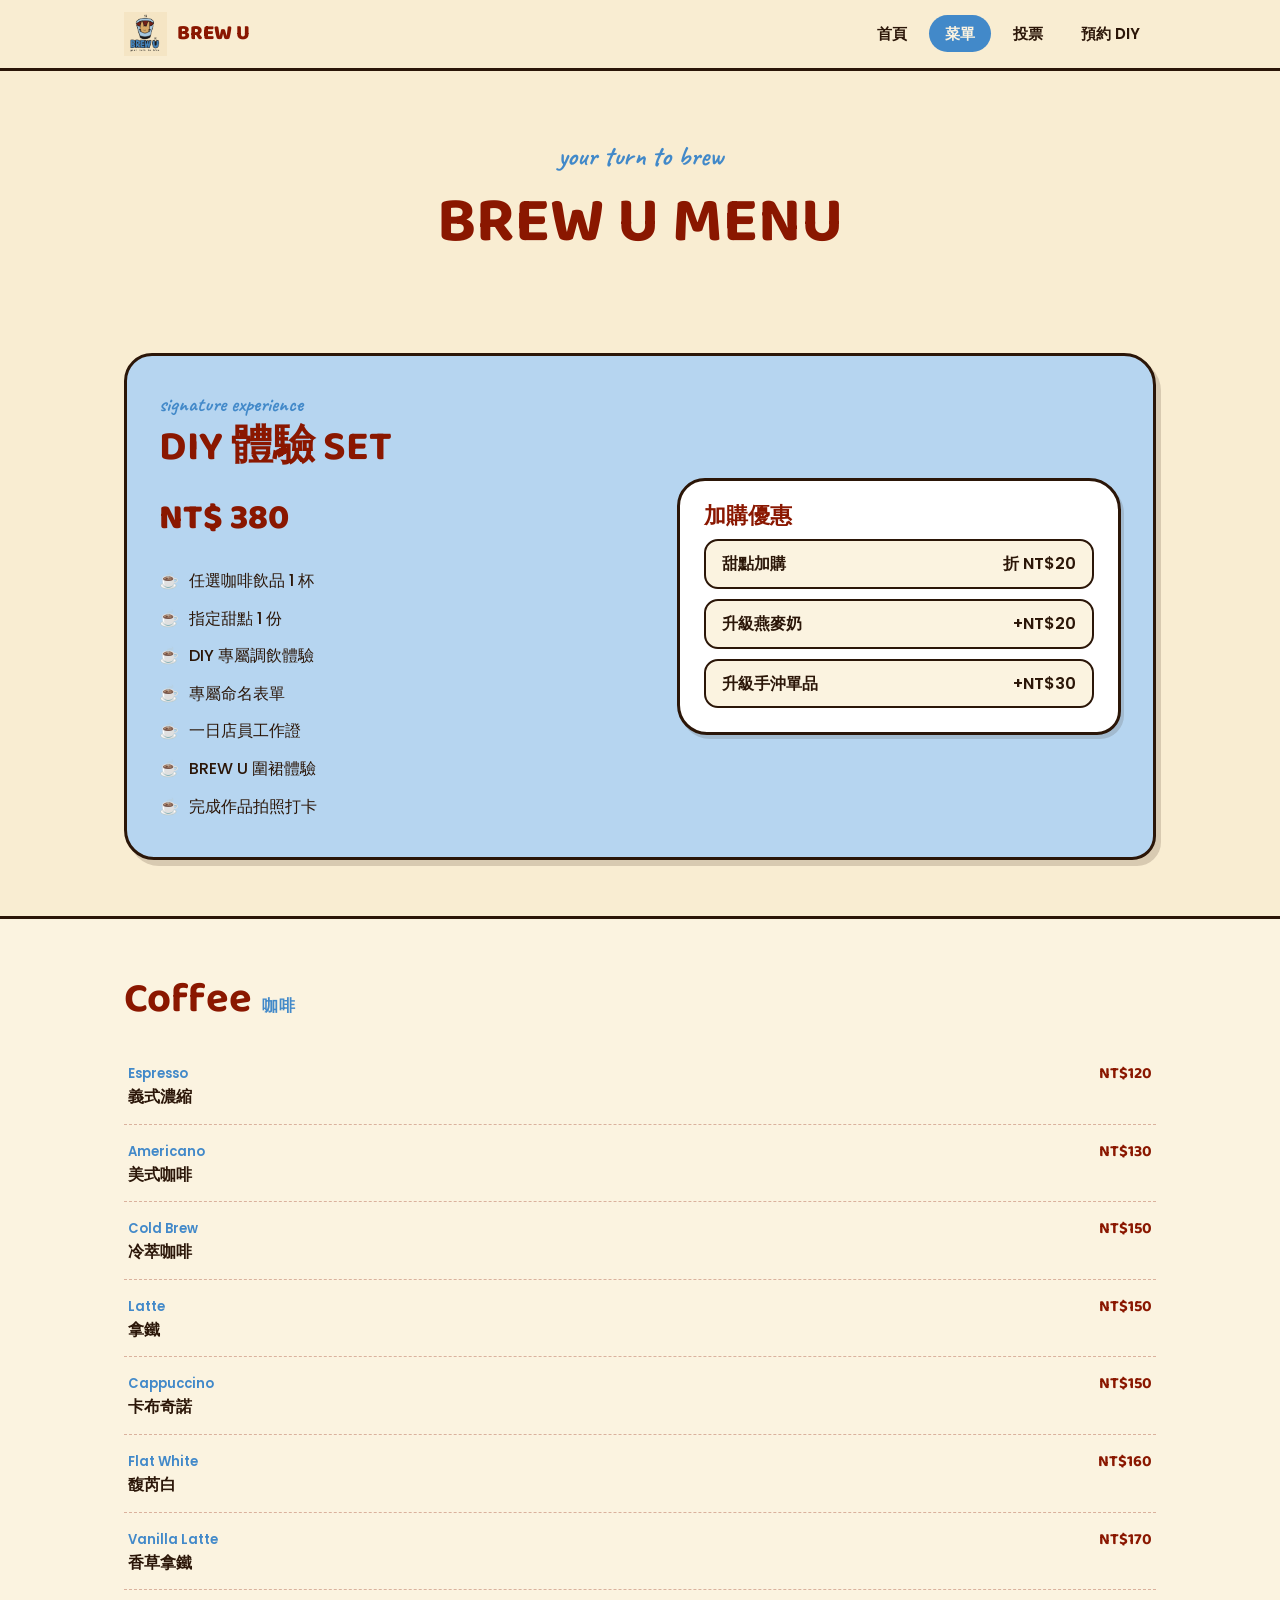
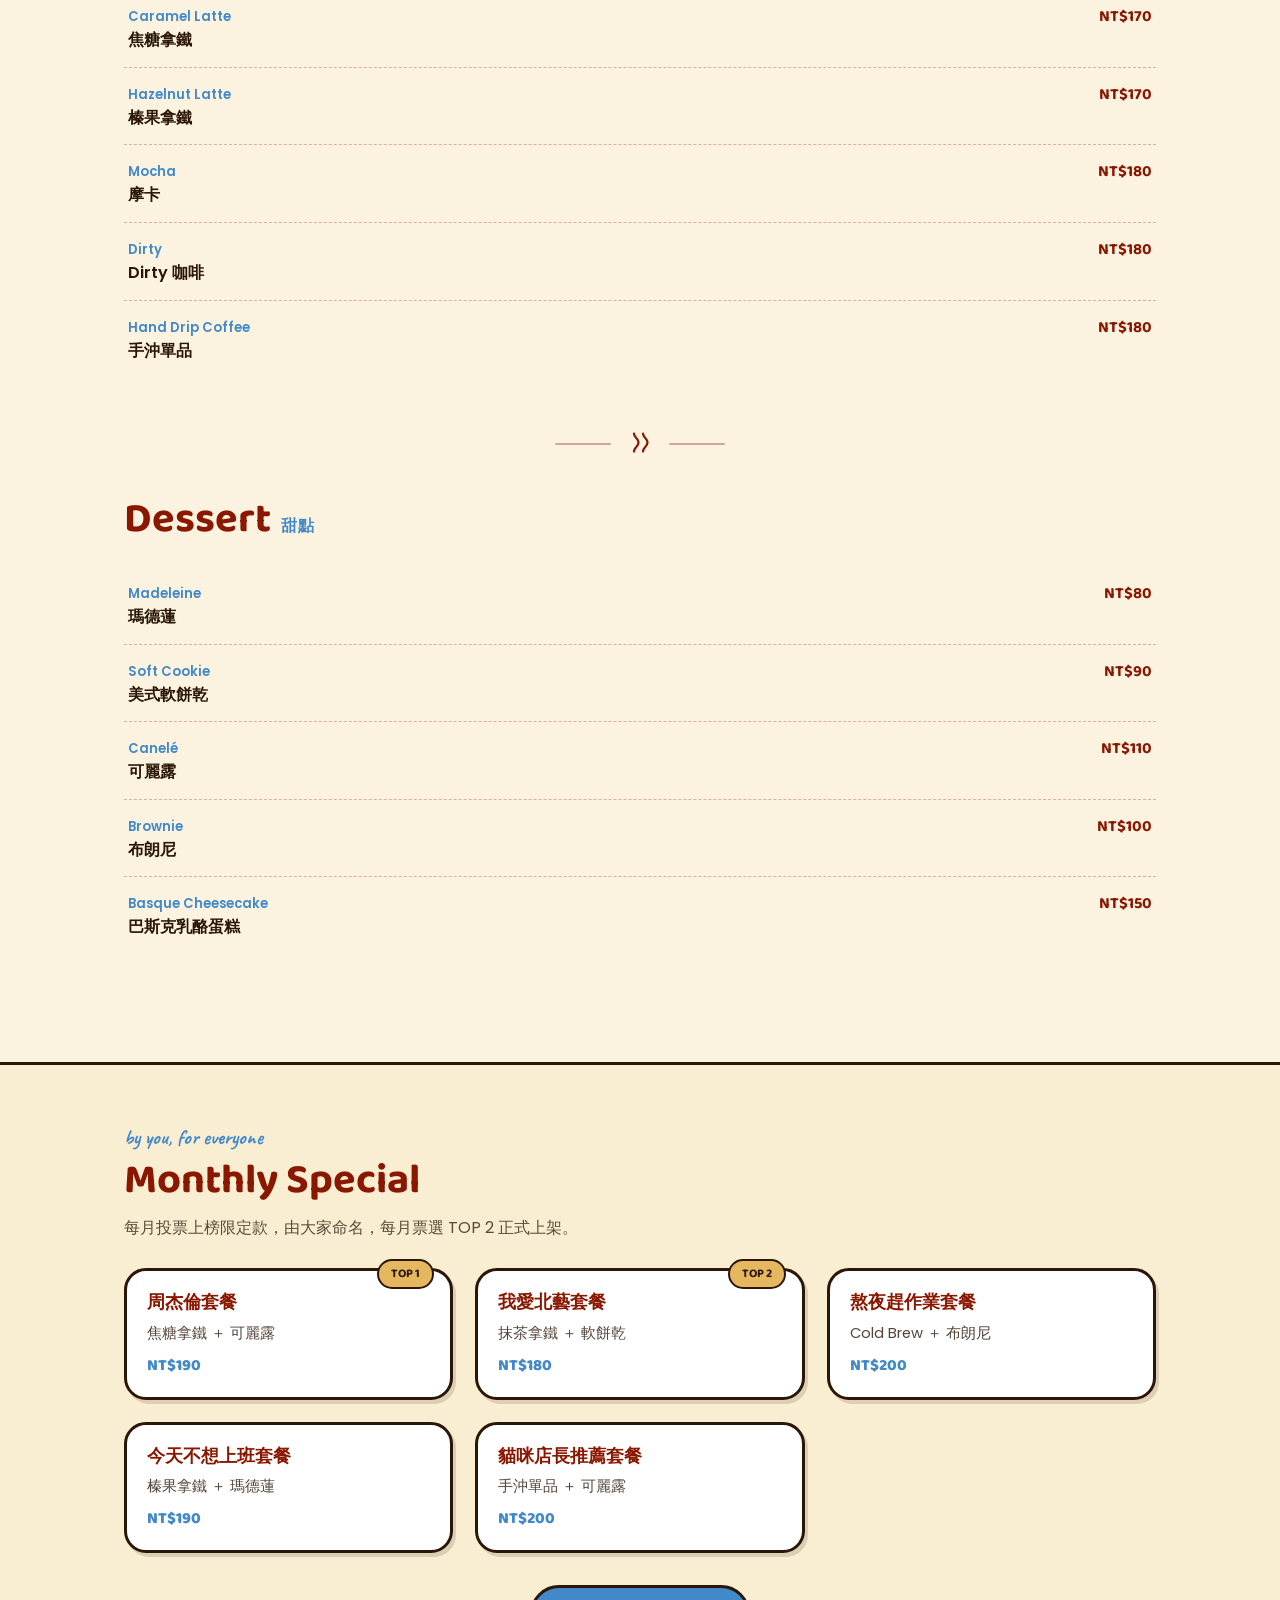
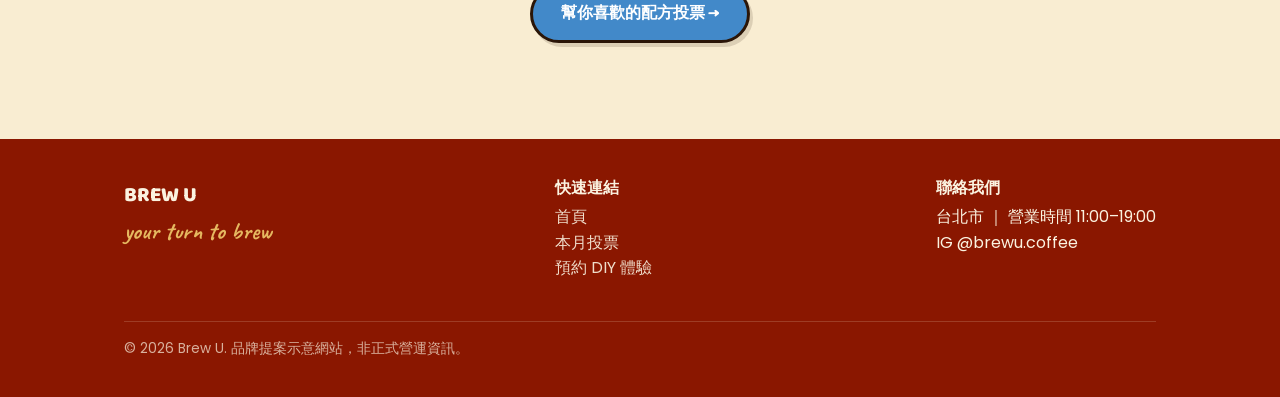
==== menu.html @ 5ddce88b "Add files via upload" ====
<!DOCTYPE html>
<html lang="zh-Hant">
<head>
<meta charset="UTF-8">
<meta name="viewport" content="width=device-width, initial-scale=1.0">
<title>菜單｜BREW U</title>
<link rel="icon" href="images/logo.png">
<link rel="stylesheet" href="css/style.css">
</head>
<body>

<header class="site-header">
  <nav class="nav">
    <a href="index.html" class="nav-brand">
      <img src="images/logo.png" alt="Brew U logo">
      BREW U
    </a>
    <button class="nav-toggle" id="navToggle" aria-label="開啟選單" aria-expanded="false">☰</button>
    <ul class="nav-links" id="navLinks">
      <li><a href="index.html">首頁</a></li>
      <li><a href="menu.html" class="active">菜單</a></li>
      <li><a href="vote.html">投票</a></li>
      <li><a href="index.html#reserve">預約 DIY</a></li>
    </ul>
  </nav>
</header>

<main>
  <section class="hero" style="padding-bottom:10px;">
    <div class="container">
      <span class="tagline">your turn to brew</span>
      <h1>BREW U MENU</h1>
    </div>
  </section>

  <section id="diy">
    <div class="container">
      <div class="diy-panel">
        <div>
          <span class="section-eyebrow">signature experience</span>
          <h2 style="margin-top:0;">DIY 體驗 SET</h2>
          <div class="diy-price">NT$ 380</div>
          <ul class="diy-list">
            <li>任選咖啡飲品 1 杯</li>
            <li>指定甜點 1 份</li>
            <li>DIY 專屬調飲體驗</li>
            <li>專屬命名表單</li>
            <li>一日店員工作證</li>
            <li>BREW U 圍裙體驗</li>
            <li>完成作品拍照打卡</li>
          </ul>
        </div>
        <div class="card" style="background:#fff;">
          <h3 style="margin-top:0;">加購優惠</h3>
          <ul class="addon-list">
            <li><span>甜點加購</span><span>折 NT$20</span></li>
            <li><span>升級燕麥奶</span><span>+NT$20</span></li>
            <li><span>升級手沖單品</span><span>+NT$30</span></li>
          </ul>
        </div>
      </div>
    </div>
  </section>

  <section class="section-alt">
    <div class="container">

      <div class="menu-category">
        <div class="menu-category-title">
          <h2 style="margin:0;">Coffee</h2>
          <span class="en">咖啡</span>
        </div>
        <div class="menu-item">
          <span><span class="menu-item-en">Espresso</span><span class="menu-item-name">義式濃縮</span></span>
          <span class="menu-item-price">NT$120</span>
        </div>
        <div class="menu-item">
          <span><span class="menu-item-en">Americano</span><span class="menu-item-name">美式咖啡</span></span>
          <span class="menu-item-price">NT$130</span>
        </div>
        <div class="menu-item">
          <span><span class="menu-item-en">Cold Brew</span><span class="menu-item-name">冷萃咖啡</span></span>
          <span class="menu-item-price">NT$150</span>
        </div>
        <div class="menu-item">
          <span><span class="menu-item-en">Latte</span><span class="menu-item-name">拿鐵</span></span>
          <span class="menu-item-price">NT$150</span>
        </div>
        <div class="menu-item">
          <span><span class="menu-item-en">Cappuccino</span><span class="menu-item-name">卡布奇諾</span></span>
          <span class="menu-item-price">NT$150</span>
        </div>
        <div class="menu-item">
          <span><span class="menu-item-en">Flat White</span><span class="menu-item-name">馥芮白</span></span>
          <span class="menu-item-price">NT$160</span>
        </div>
        <div class="menu-item">
          <span><span class="menu-item-en">Vanilla Latte</span><span class="menu-item-name">香草拿鐵</span></span>
          <span class="menu-item-price">NT$170</span>
        </div>
        <div class="menu-item">
          <span><span class="menu-item-en">Caramel Latte</span><span class="menu-item-name">焦糖拿鐵</span></span>
          <span class="menu-item-price">NT$170</span>
        </div>
        <div class="menu-item">
          <span><span class="menu-item-en">Hazelnut Latte</span><span class="menu-item-name">榛果拿鐵</span></span>
          <span class="menu-item-price">NT$170</span>
        </div>
        <div class="menu-item">
          <span><span class="menu-item-en">Mocha</span><span class="menu-item-name">摩卡</span></span>
          <span class="menu-item-price">NT$180</span>
        </div>
        <div class="menu-item">
          <span><span class="menu-item-en">Dirty</span><span class="menu-item-name">Dirty 咖啡</span></span>
          <span class="menu-item-price">NT$180</span>
        </div>
        <div class="menu-item">
          <span><span class="menu-item-en">Hand Drip Coffee</span><span class="menu-item-name">手沖單品</span></span>
          <span class="menu-item-price">NT$180</span>
        </div>
      </div>

      <div class="steam-divider">
        <svg viewBox="0 0 40 40" fill="none" xmlns="http://www.w3.org/2000/svg"><path d="M12 30c0-6 6-6 6-12s-6-6-6-12" stroke="currentColor" stroke-width="3" stroke-linecap="round"/><path d="M24 30c0-6 6-6 6-12s-6-6-6-12" stroke="currentColor" stroke-width="3" stroke-linecap="round"/></svg>
      </div>

      <div class="menu-category">
        <div class="menu-category-title">
          <h2 style="margin:0;">Dessert</h2>
          <span class="en">甜點</span>
        </div>
        <div class="menu-item">
          <span><span class="menu-item-en">Madeleine</span><span class="menu-item-name">瑪德蓮</span></span>
          <span class="menu-item-price">NT$80</span>
        </div>
        <div class="menu-item">
          <span><span class="menu-item-en">Soft Cookie</span><span class="menu-item-name">美式軟餅乾</span></span>
          <span class="menu-item-price">NT$90</span>
        </div>
        <div class="menu-item">
          <span><span class="menu-item-en">Canelé</span><span class="menu-item-name">可麗露</span></span>
          <span class="menu-item-price">NT$110</span>
        </div>
        <div class="menu-item">
          <span><span class="menu-item-en">Brownie</span><span class="menu-item-name">布朗尼</span></span>
          <span class="menu-item-price">NT$100</span>
        </div>
        <div class="menu-item">
          <span><span class="menu-item-en">Basque Cheesecake</span><span class="menu-item-name">巴斯克乳酪蛋糕</span></span>
          <span class="menu-item-price">NT$150</span>
        </div>
      </div>

    </div>
  </section>

  <section>
    <div class="container">
      <span class="section-eyebrow">by you, for everyone</span>
      <h2>Monthly Special</h2>
      <p style="opacity:.75;margin-top:-8px;">每月投票上榜限定款，由大家命名，每月票選 TOP 2 正式上架。</p>

      <div class="grid grid-3" style="margin-top:28px;">
        <div class="special-card">
          <span class="special-badge">TOP 1</span>
          <div class="special-name">周杰倫套餐</div>
          <div class="special-combo">焦糖拿鐵 ＋ 可麗露</div>
          <div class="special-price">NT$190</div>
        </div>
        <div class="special-card">
          <span class="special-badge">TOP 2</span>
          <div class="special-name">我愛北藝套餐</div>
          <div class="special-combo">抹茶拿鐵 ＋ 軟餅乾</div>
          <div class="special-price">NT$180</div>
        </div>
        <div class="special-card">
          <div class="special-name">熬夜趕作業套餐</div>
          <div class="special-combo">Cold Brew ＋ 布朗尼</div>
          <div class="special-price">NT$200</div>
        </div>
        <div class="special-card">
          <div class="special-name">今天不想上班套餐</div>
          <div class="special-combo">榛果拿鐵 ＋ 瑪德蓮</div>
          <div class="special-price">NT$190</div>
        </div>
        <div class="special-card">
          <div class="special-name">貓咪店長推薦套餐</div>
          <div class="special-combo">手沖單品 ＋ 可麗露</div>
          <div class="special-price">NT$200</div>
        </div>
      </div>

      <div style="text-align:center;margin-top:32px;">
        <a href="vote.html" class="btn btn-primary">幫你喜歡的配方投票 →</a>
      </div>
    </div>
  </section>

</main>

<footer class="site-footer">
  <div class="container">
    <div class="footer-grid">
      <div>
        <div class="footer-brand">BREW U</div>
        <p class="tagline" style="color:var(--gold);">your turn to brew</p>
      </div>
      <div>
        <h3 style="color:var(--cream-soft);font-size:1rem;">快速連結</h3>
        <p><a href="index.html">首頁</a><br><a href="vote.html">本月投票</a><br><a href="index.html#reserve">預約 DIY 體驗</a></p>
      </div>
      <div>
        <h3 style="color:var(--cream-soft);font-size:1rem;">聯絡我們</h3>
        <p>台北市 ｜ 營業時間 11:00–19:00<br>IG @brewu.coffee</p>
      </div>
    </div>
    <p class="footer-note">© 2026 Brew U. 品牌提案示意網站，非正式營運資訊。</p>
  </div>
</footer>

<script src="js/main.js"></script>
</body>
</html>
---- css/style.css ----
@import url('https://fonts.googleapis.com/css2?family=Baloo+2:wght@500;600;700;800&family=Poppins:wght@400;500;600;700&family=Caveat:wght@600;700&display=swap');

:root {
  --cream: #f9edd2;
  --cream-soft: #fbf3e0;
  --gold: #e5b860;
  --brown: #8a1700;
  --blue-light: #b6d5f0;
  --blue: #4289c9;
  --ink: #2b1608;

  --radius-blob: 28px 32px 24px 30px;
  --radius-card: 22px;
  --border-hand: 3px solid var(--ink);

  --shadow-doodle: 5px 6px 0 rgba(43, 22, 8, 0.16);
  --shadow-doodle-sm: 3px 4px 0 rgba(43, 22, 8, 0.14);
}

* { box-sizing: border-box; }

html { scroll-behavior: smooth; }

body {
  margin: 0;
  background: var(--cream);
  color: var(--ink);
  font-family: 'Poppins', sans-serif;
  line-height: 1.6;
  -webkit-font-smoothing: antialiased;
}

h1, h2, h3, h4 {
  font-family: 'Baloo 2', sans-serif;
  color: var(--brown);
  margin: 0 0 0.4em;
  line-height: 1.2;
}

h1 { font-size: clamp(2.4rem, 5vw, 4rem); }
h2 { font-size: clamp(1.8rem, 3.4vw, 2.6rem); }
h3 { font-size: 1.35rem; }

p { margin: 0 0 1em; }

a { color: inherit; text-decoration: none; }

.tagline {
  font-family: 'Caveat', cursive;
  font-weight: 700;
  color: var(--blue);
  font-size: 1.5rem;
  display: inline-block;
}

.container {
  max-width: 1080px;
  margin: 0 auto;
  padding: 0 24px;
}

/* ---------- Focus visibility ---------- */
a:focus-visible, button:focus-visible, input:focus-visible, select:focus-visible {
  outline: 3px solid var(--blue);
  outline-offset: 3px;
}

/* ---------- Navigation ---------- */
.site-header {
  position: sticky;
  top: 0;
  z-index: 50;
  background: var(--cream);
  border-bottom: var(--border-hand);
}

.nav {
  display: flex;
  align-items: center;
  justify-content: space-between;
  padding: 12px 24px;
  max-width: 1080px;
  margin: 0 auto;
}

.nav-brand {
  display: flex;
  align-items: center;
  gap: 10px;
  font-family: 'Baloo 2', sans-serif;
  font-weight: 800;
  font-size: 1.3rem;
  color: var(--brown);
}

.nav-brand img {
  height: 44px;
  width: auto;
  display: block;
}

.nav-links {
  display: flex;
  gap: 6px;
  list-style: none;
  margin: 0;
  padding: 0;
}

.nav-links a {
  padding: 8px 16px;
  border-radius: 999px;
  font-weight: 600;
  font-size: 0.95rem;
  transition: background 0.15s ease, color 0.15s ease;
}

.nav-links a:hover,
.nav-links a.active {
  background: var(--blue);
  color: var(--cream-soft);
}

.nav-toggle {
  display: none;
  background: none;
  border: var(--border-hand);
  border-radius: 12px;
  padding: 6px 10px;
  font-size: 1.2rem;
  cursor: pointer;
}

@media (max-width: 720px) {
  .nav-links {
    position: absolute;
    top: 100%;
    left: 0;
    right: 0;
    background: var(--cream);
    flex-direction: column;
    border-bottom: var(--border-hand);
    padding: 10px 24px 16px;
    display: none;
  }
  .nav-links.open { display: flex; }
  .nav-toggle { display: block; }
  .nav-links a { padding: 10px 14px; }
}

/* ---------- Steam motif divider (signature element) ---------- */
.steam-divider {
  display: flex;
  align-items: center;
  justify-content: center;
  gap: 14px;
  margin: 8px 0 36px;
  color: var(--brown);
}
.steam-divider::before,
.steam-divider::after {
  content: "";
  height: 2px;
  width: 56px;
  background: var(--brown);
  opacity: 0.35;
  border-radius: 2px;
}
.steam-divider svg { width: 30px; height: 30px; }

/* ---------- Buttons ---------- */
.btn {
  display: inline-flex;
  align-items: center;
  justify-content: center;
  gap: 8px;
  font-family: 'Baloo 2', sans-serif;
  font-weight: 700;
  font-size: 1rem;
  padding: 13px 28px;
  border-radius: 999px;
  border: var(--border-hand);
  cursor: pointer;
  transition: transform 0.12s ease, box-shadow 0.12s ease;
  box-shadow: var(--shadow-doodle-sm);
}
.btn:hover { transform: translate(-2px, -2px); box-shadow: 6px 7px 0 rgba(43,22,8,0.18); }
.btn:active { transform: translate(0,0); box-shadow: 1px 2px 0 rgba(43,22,8,0.18); }

.btn-primary { background: var(--blue); color: #fff; }
.btn-secondary { background: var(--gold); color: var(--ink); }
.btn-ghost { background: var(--cream-soft); color: var(--brown); }

/* ---------- Hero ---------- */
.hero {
  padding: 64px 0 40px;
  text-align: center;
  position: relative;
  overflow: hidden;
}

.hero-logo {
  width: 200px;
  height: auto;
  margin: 0 auto 18px;
  display: block;
  filter: drop-shadow(var(--shadow-doodle));
}

.hero .tagline { font-size: 1.7rem; margin-bottom: 6px; }

.hero-desc {
  max-width: 560px;
  margin: 18px auto 30px;
  color: var(--ink);
  opacity: 0.85;
}

.hero-actions {
  display: flex;
  gap: 14px;
  justify-content: center;
  flex-wrap: wrap;
}

/* ---------- Sections ---------- */
section { padding: 56px 0; }
.section-eyebrow {
  font-family: 'Caveat', cursive;
  color: var(--blue);
  font-size: 1.3rem;
  font-weight: 700;
  display: block;
  margin-bottom: 2px;
}

.section-alt {
  background: var(--cream-soft);
  border-top: var(--border-hand);
  border-bottom: var(--border-hand);
}

/* ---------- Grid / Cards ---------- */
.grid {
  display: grid;
  gap: 22px;
}
.grid-3 { grid-template-columns: repeat(3, 1fr); }
.grid-2 { grid-template-columns: repeat(2, 1fr); }

@media (max-width: 800px) {
  .grid-3, .grid-2 { grid-template-columns: 1fr; }
}

.card {
  background: #fff;
  border: var(--border-hand);
  border-radius: var(--radius-blob);
  padding: 24px;
  box-shadow: var(--shadow-doodle-sm);
}

.card-icon {
  width: 52px;
  height: 52px;
  margin-bottom: 12px;
}

/* ---------- Steps (process) ---------- */
.steps {
  display: flex;
  flex-wrap: wrap;
  gap: 16px;
  justify-content: center;
}
.step {
  flex: 1 1 140px;
  max-width: 170px;
  text-align: center;
  background: #fff;
  border: var(--border-hand);
  border-radius: var(--radius-card);
  padding: 18px 14px;
  box-shadow: var(--shadow-doodle-sm);
}
.step-num {
  font-family: 'Baloo 2', sans-serif;
  font-weight: 800;
  color: var(--blue);
  font-size: 1.6rem;
  display: block;
}
.step-title { font-weight: 700; margin-top: 4px; color: var(--brown); }
.step-arrow {
  align-self: center;
  color: var(--brown);
  font-size: 1.4rem;
  opacity: 0.5;
}

/* ---------- DIY set highlight ---------- */
.diy-panel {
  display: grid;
  grid-template-columns: 1.1fr 1fr;
  gap: 30px;
  align-items: center;
  background: var(--blue-light);
  border: var(--border-hand);
  border-radius: var(--radius-blob);
  padding: 32px;
  box-shadow: var(--shadow-doodle);
}
@media (max-width: 800px) {
  .diy-panel { grid-template-columns: 1fr; }
}
.diy-price {
  font-family: 'Baloo 2', sans-serif;
  font-weight: 800;
  font-size: 2.2rem;
  color: var(--brown);
}
.diy-list {
  list-style: none;
  margin: 16px 0 0;
  padding: 0;
}
.diy-list li {
  padding: 6px 0 6px 30px;
  position: relative;
  font-weight: 500;
}
.diy-list li::before {
  content: "☕";
  position: absolute;
  left: 0;
}

/* ---------- Footer ---------- */
.site-footer {
  background: var(--brown);
  color: var(--cream-soft);
  padding: 40px 0 24px;
  margin-top: 40px;
}
.site-footer a { opacity: 0.9; }
.site-footer a:hover { opacity: 1; text-decoration: underline; }
.footer-grid {
  display: flex;
  justify-content: space-between;
  flex-wrap: wrap;
  gap: 24px;
  margin-bottom: 24px;
}
.footer-brand {
  font-family: 'Baloo 2', sans-serif;
  font-weight: 800;
  font-size: 1.3rem;
}
.footer-note {
  font-size: 0.85rem;
  opacity: 0.7;
  border-top: 1px solid rgba(249,237,210,0.25);
  padding-top: 16px;
}

/* ---------- Menu page ---------- */
.menu-category { margin-bottom: 52px; }
.menu-category-title {
  display: flex;
  align-items: baseline;
  gap: 10px;
  margin-bottom: 22px;
}
.menu-category-title .en { font-size: 1rem; color: var(--blue); font-weight: 600; letter-spacing: 0.04em; text-transform: uppercase; }

.menu-item {
  display: flex;
  justify-content: space-between;
  align-items: baseline;
  gap: 12px;
  padding: 14px 4px;
  border-bottom: 1px dashed rgba(138,23,0,0.3);
}
.menu-item:last-child { border-bottom: none; }
.menu-item-name { font-weight: 600; color: var(--ink); }
.menu-item-en { font-size: 0.82rem; color: var(--blue); display: block; font-weight: 600; }
.menu-item-price {
  font-family: 'Baloo 2', sans-serif;
  font-weight: 700;
  color: var(--brown);
  white-space: nowrap;
}

.special-card {
  background: #fff;
  border: var(--border-hand);
  border-radius: var(--radius-card);
  padding: 18px 20px;
  box-shadow: var(--shadow-doodle-sm);
  position: relative;
}
.special-badge {
  position: absolute;
  top: -12px;
  right: 16px;
  background: var(--gold);
  border: 2px solid var(--ink);
  border-radius: 999px;
  padding: 3px 12px;
  font-size: 0.75rem;
  font-weight: 700;
  font-family: 'Baloo 2', sans-serif;
}
.special-name { font-family: 'Baloo 2', sans-serif; font-weight: 700; font-size: 1.1rem; color: var(--brown); margin-bottom: 4px; }
.special-combo { color: var(--ink); opacity: 0.8; font-size: 0.92rem; margin-bottom: 8px; }
.special-price { font-family: 'Baloo 2', sans-serif; font-weight: 800; color: var(--blue); }

.addon-list {
  list-style: none;
  padding: 0;
  margin: 0;
  display: grid;
  gap: 10px;
}
.addon-list li {
  background: var(--cream-soft);
  border: 2px solid var(--ink);
  border-radius: 14px;
  padding: 10px 16px;
  display: flex;
  justify-content: space-between;
  font-weight: 600;
}

/* ---------- Vote page ---------- */
.vote-rules {
  display: grid;
  grid-template-columns: 1fr 1fr;
  gap: 20px;
}
@media (max-width: 800px) { .vote-rules { grid-template-columns: 1fr; } }

.rule-card {
  border-radius: var(--radius-card);
  border: var(--border-hand);
  padding: 22px;
  box-shadow: var(--shadow-doodle-sm);
}
.rule-card.online { background: var(--blue-light); }
.rule-card.instore { background: var(--gold); }
.rule-card .rule-votes {
  font-family: 'Baloo 2', sans-serif;
  font-weight: 800;
  font-size: 2rem;
  color: var(--brown);
}

.login-box {
  max-width: 420px;
  margin: 0 auto 40px;
  background: #fff;
  border: var(--border-hand);
  border-radius: var(--radius-card);
  padding: 24px;
  box-shadow: var(--shadow-doodle-sm);
  text-align: center;
}
.login-box input {
  width: 100%;
  padding: 11px 14px;
  border-radius: 12px;
  border: 2px solid var(--ink);
  font-family: 'Poppins', sans-serif;
  font-size: 1rem;
  margin: 12px 0;
}
.login-status {
  font-weight: 600;
  color: var(--brown);
}

.vote-grid {
  display: grid;
  grid-template-columns: repeat(auto-fit, minmax(230px, 1fr));
  gap: 22px;
}

.vote-card {
  background: #fff;
  border: var(--border-hand);
  border-radius: var(--radius-blob);
  padding: 20px;
  box-shadow: var(--shadow-doodle-sm);
  display: flex;
  flex-direction: column;
  gap: 8px;
}
.vote-card-photo {
  width: 100%;
  height: 130px;
  border-radius: 16px;
  border: 2px solid var(--ink);
  background: linear-gradient(135deg, var(--blue-light), var(--cream-soft));
  display: flex;
  align-items: center;
  justify-content: center;
  font-size: 2rem;
}
.vote-card-name { font-family: 'Baloo 2', sans-serif; font-weight: 700; color: var(--brown); font-size: 1.15rem; }
.vote-card-combo { font-size: 0.88rem; opacity: 0.8; }
.vote-card-creator { font-size: 0.82rem; color: var(--blue); font-weight: 600; }
.vote-card-count {
  font-family: 'Baloo 2', sans-serif;
  font-weight: 700;
  color: var(--ink);
  margin-top: auto;
}
.vote-card-btn {
  margin-top: 8px;
  width: 100%;
}
.vote-card-btn:disabled {
  opacity: 0.5;
  cursor: not-allowed;
  transform: none !important;
  box-shadow: none !important;
}

.ad-modal-backdrop {
  position: fixed;
  inset: 0;
  background: rgba(43,22,8,0.55);
  display: none;
  align-items: center;
  justify-content: center;
  z-index: 100;
  padding: 20px;
}
.ad-modal-backdrop.open { display: flex; }
.ad-modal {
  background: var(--cream);
  border: var(--border-hand);
  border-radius: var(--radius-blob);
  padding: 30px;
  max-width: 340px;
  text-align: center;
  box-shadow: var(--shadow-doodle);
}
.ad-modal-timer {
  font-family: 'Baloo 2', sans-serif;
  font-size: 2.4rem;
  font-weight: 800;
  color: var(--blue);
  margin: 14px 0;
}

.instore-note {
  text-align: center;
  max-width: 480px;
  margin: 30px auto 0;
  font-size: 0.9rem;
  opacity: 0.75;
}

.placeholder-note {
  font-size: 0.78rem;
  color: var(--brown);
  opacity: 0.6;
  text-align: center;
  margin-top: -6px;
}
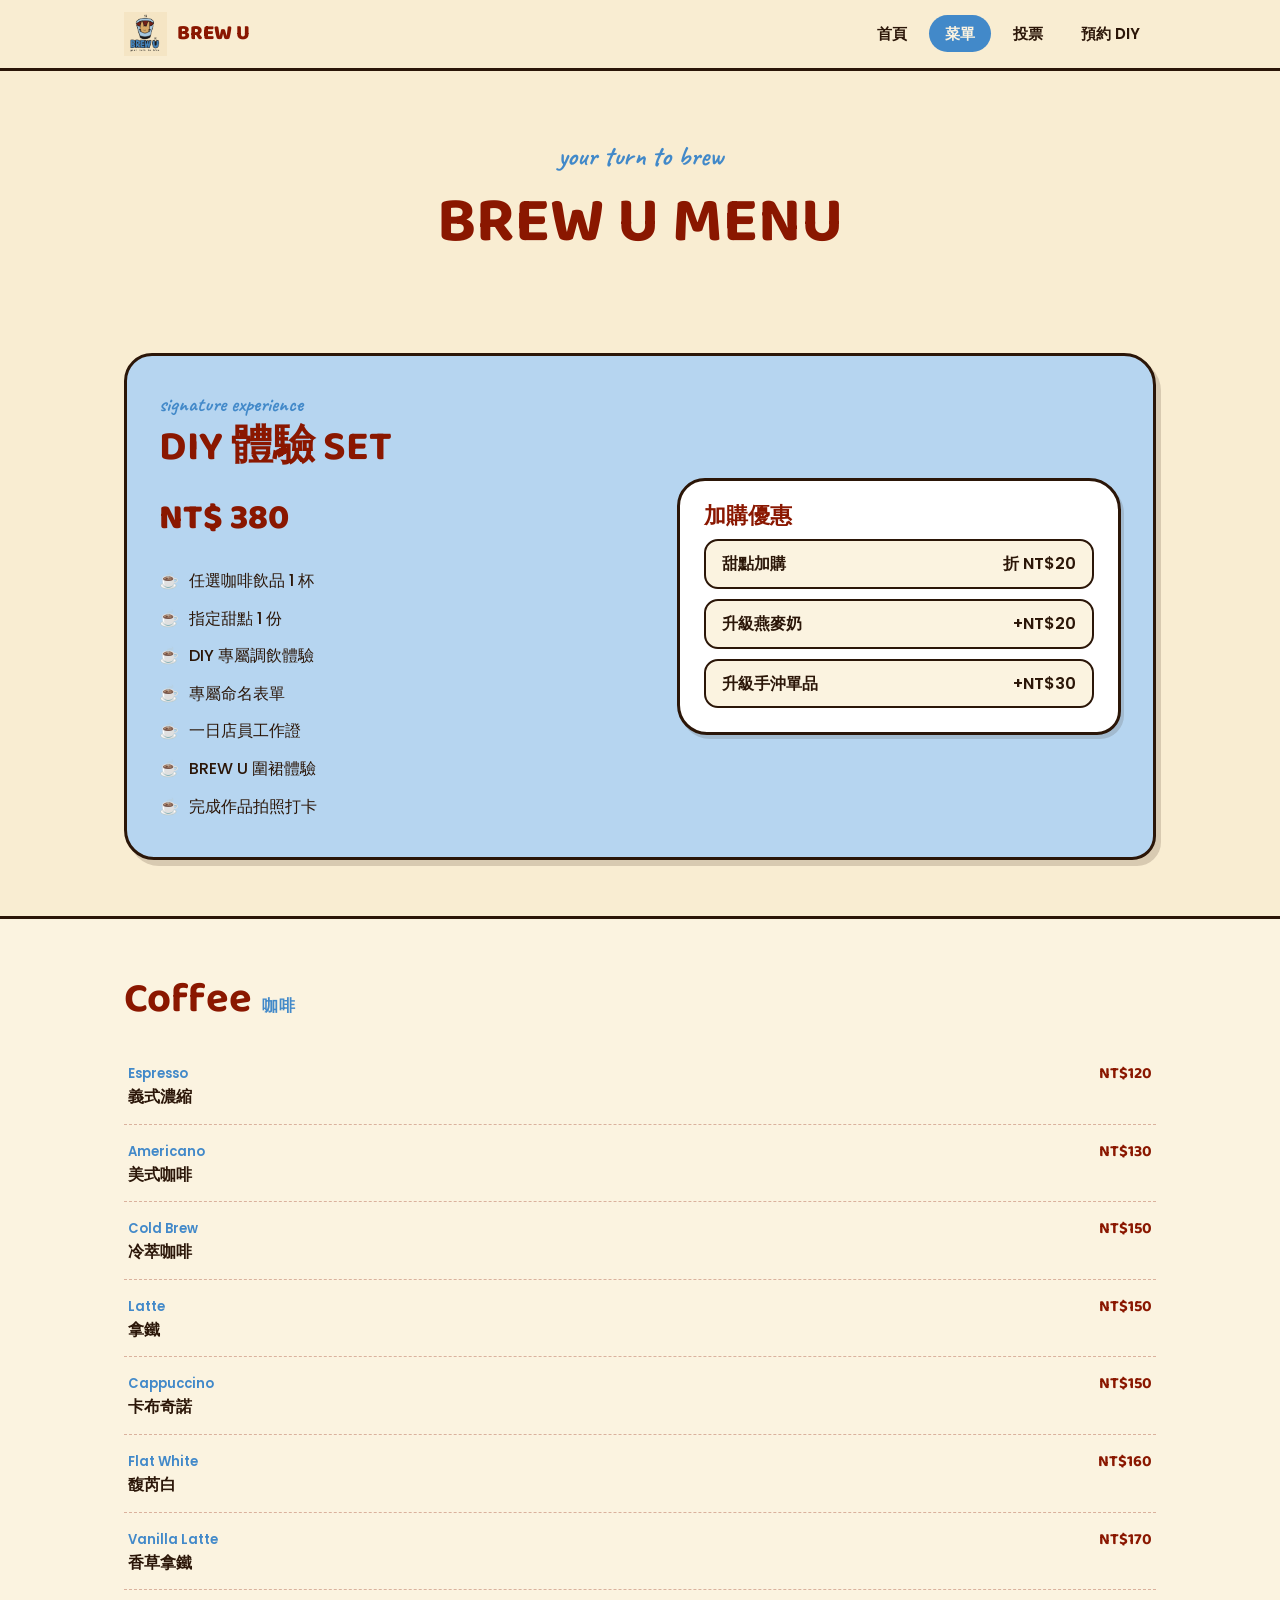
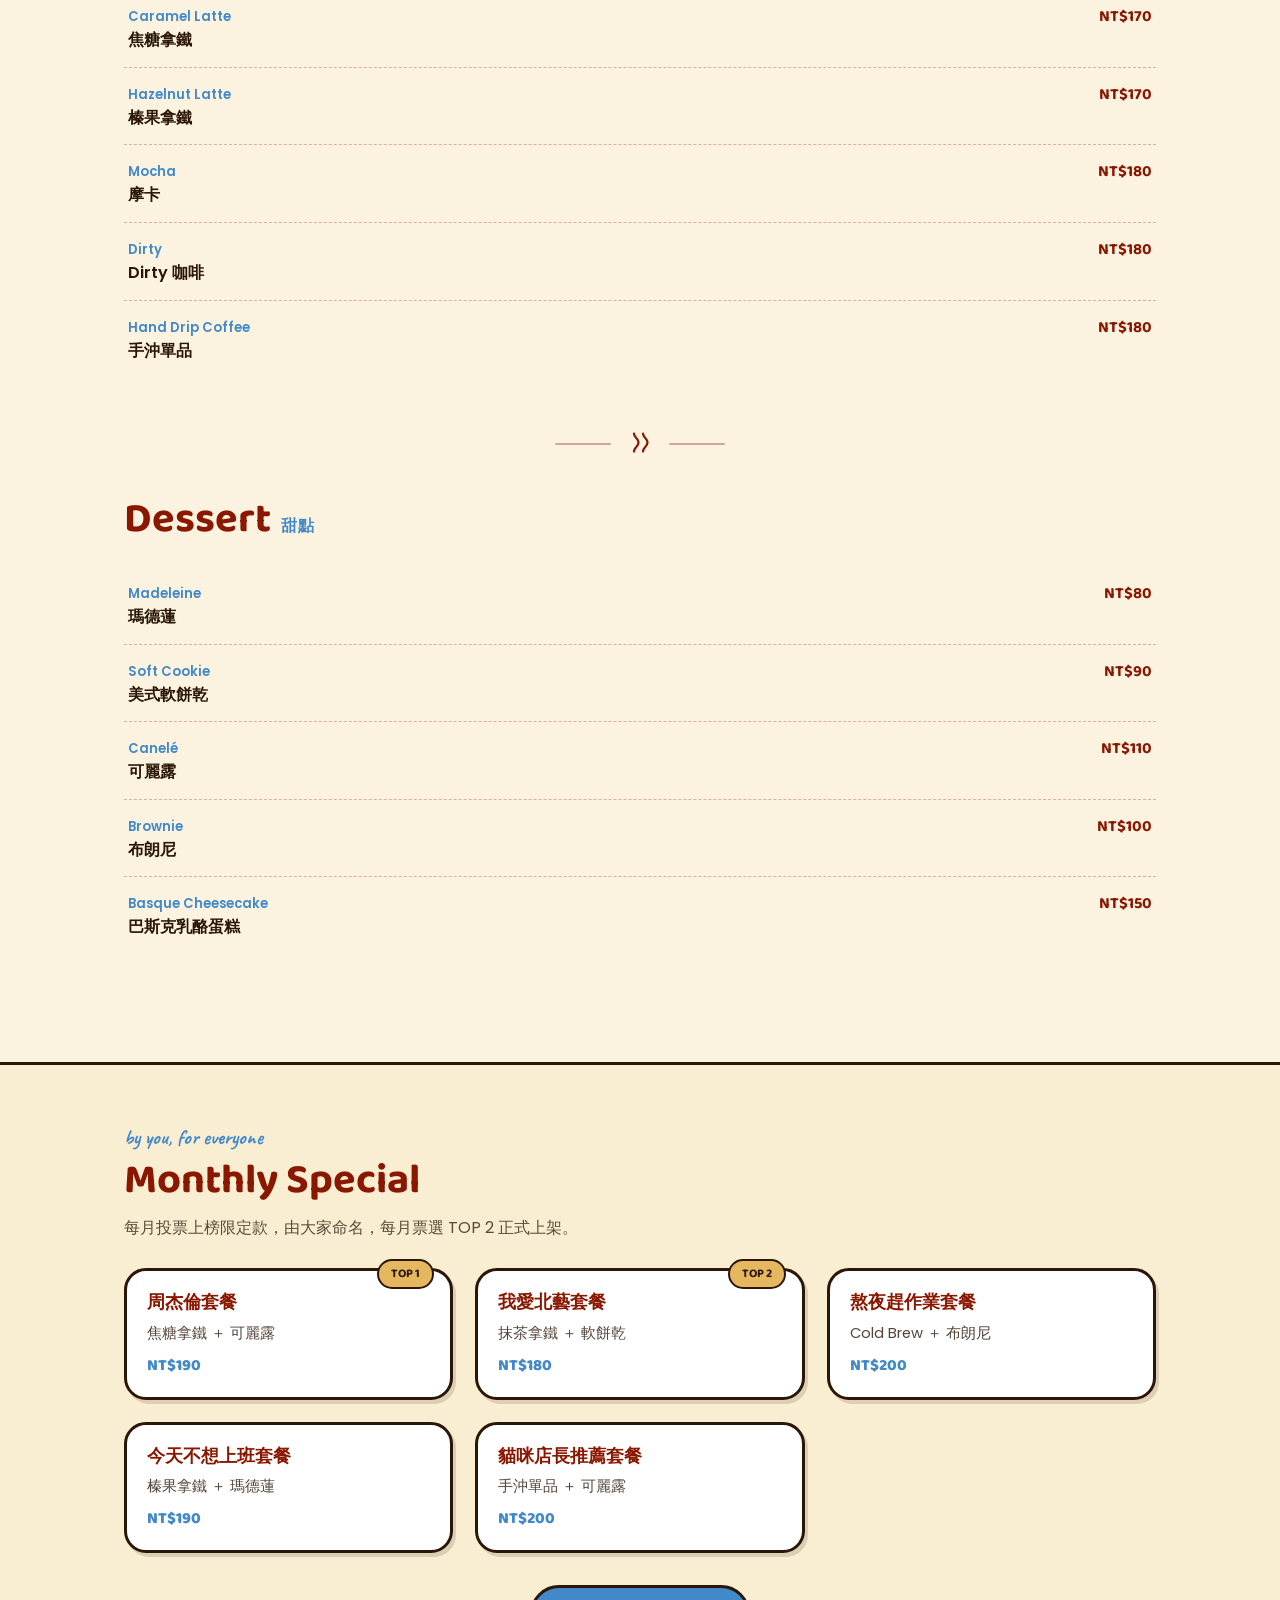
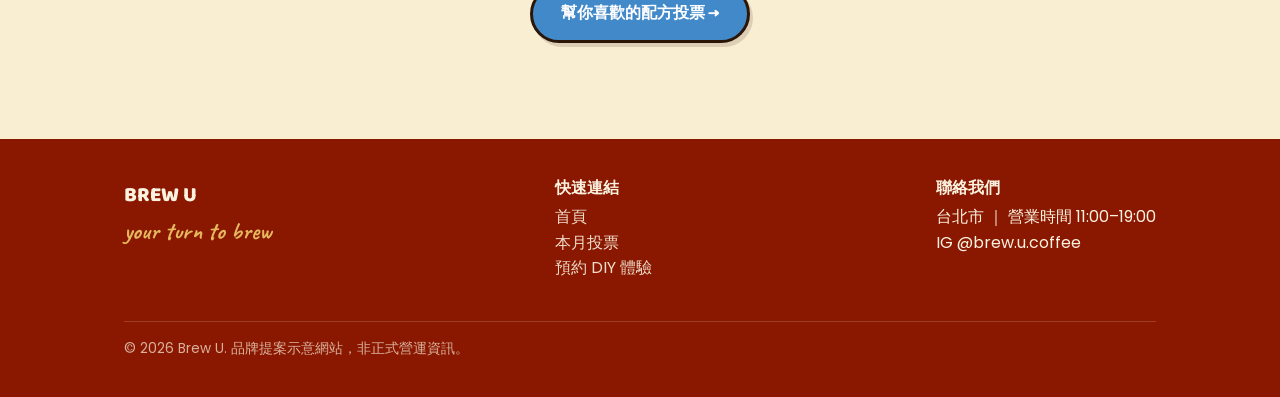
==== commit c6b4d541: "Update menu.html" ====
--- a/menu.html
+++ b/menu.html
@@ -211,7 +211,7 @@
       </div>
       <div>
         <h3 style="color:var(--cream-soft);font-size:1rem;">聯絡我們</h3>
-        <p>台北市 ｜ 營業時間 11:00–19:00<br>IG @brewu.coffee</p>
+        <p>台北市 ｜ 營業時間 11:00–19:00<br>IG @brew.u.coffee</p>
       </div>
     </div>
     <p class="footer-note">© 2026 Brew U. 品牌提案示意網站，非正式營運資訊。</p>
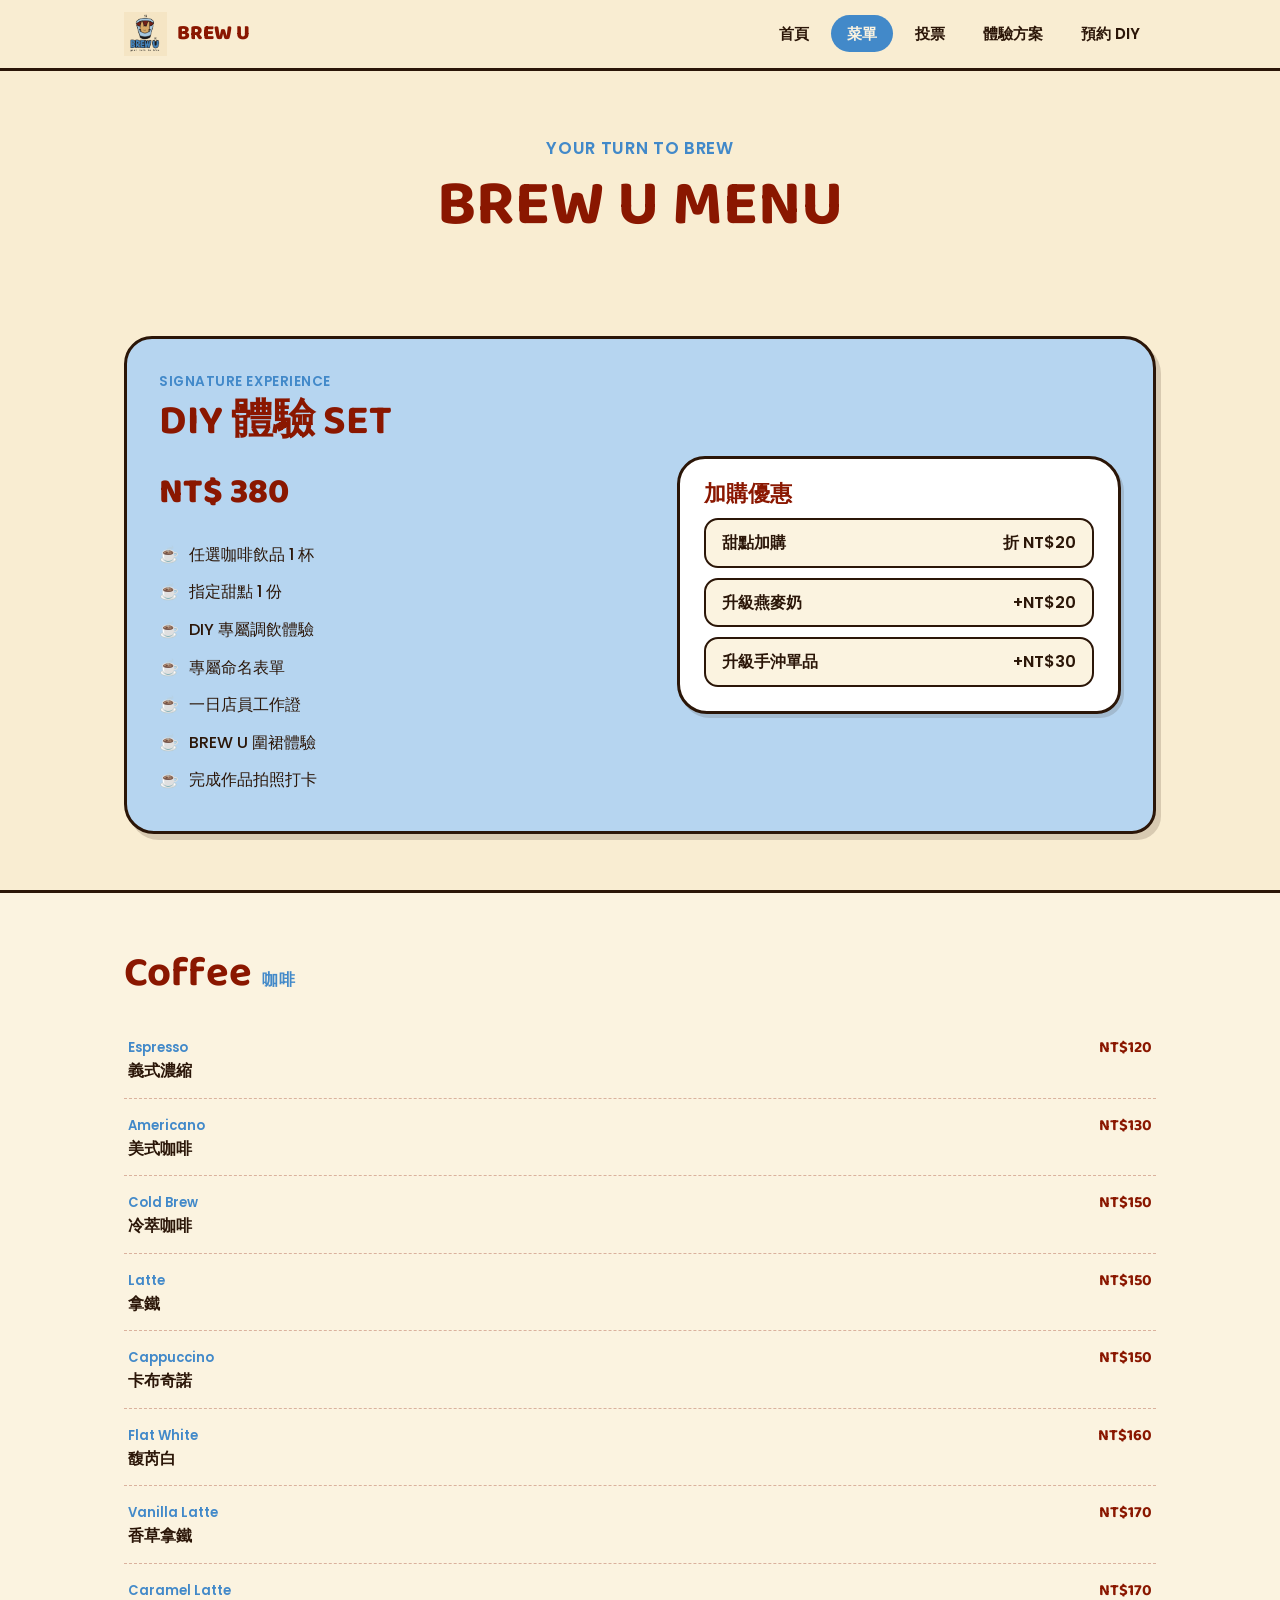
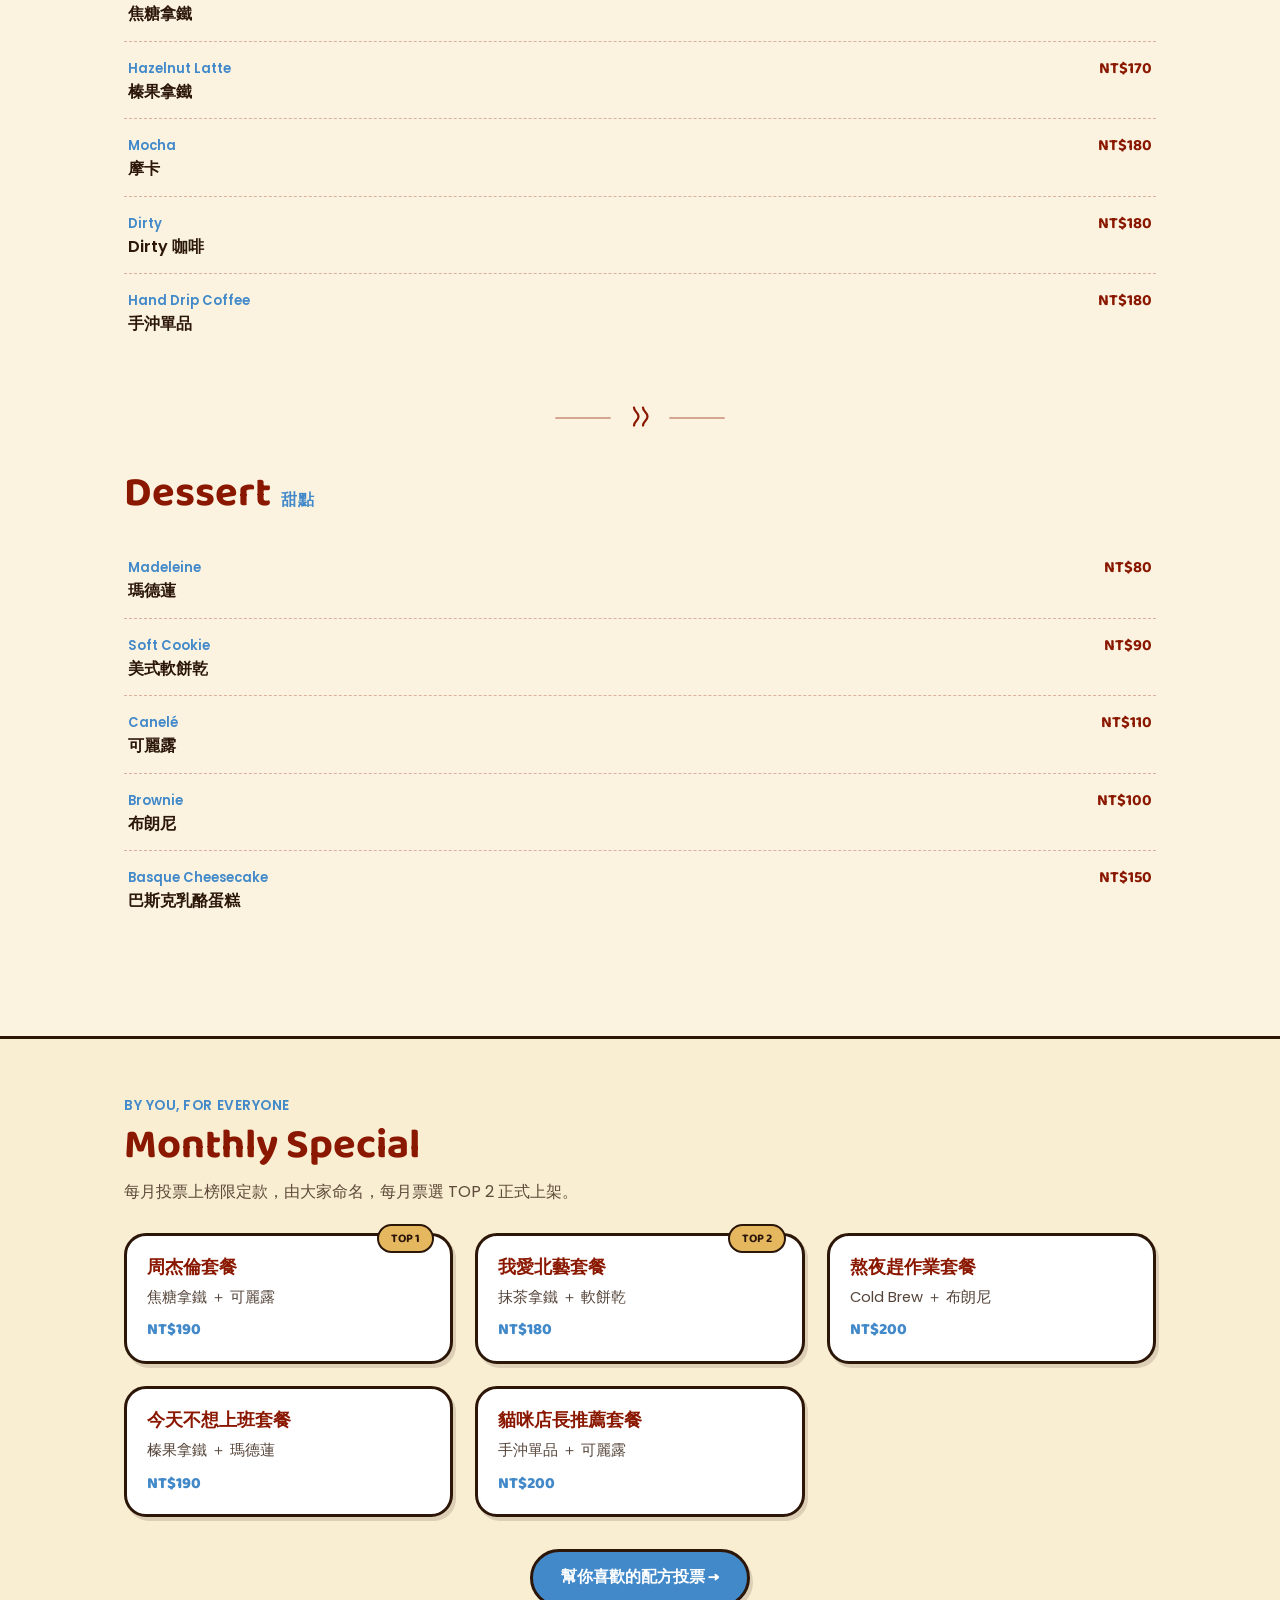
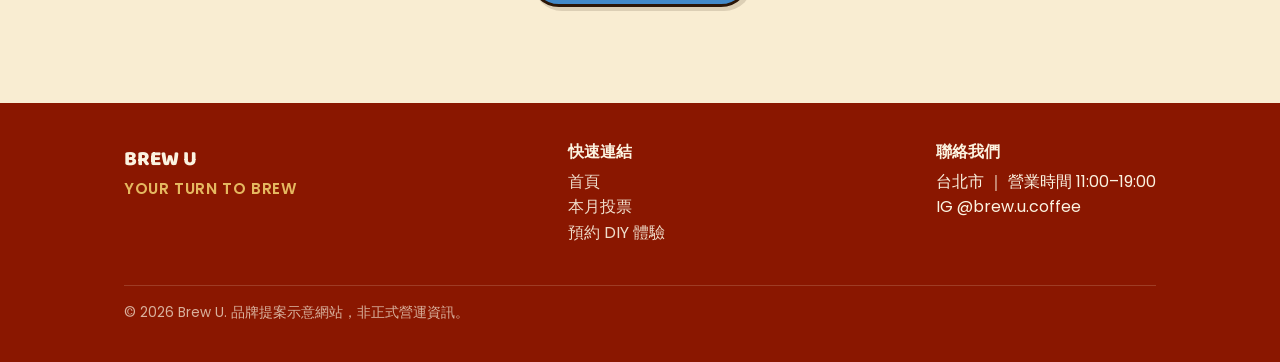
==== commit 34e89aeb: "Update menu.html" ====
--- a/menu.html
+++ b/menu.html
@@ -20,6 +20,7 @@
       <li><a href="index.html">首頁</a></li>
       <li><a href="menu.html" class="active">菜單</a></li>
       <li><a href="vote.html">投票</a></li>
+      <li><a href="index.html#experiences">體驗方案</a></li>
       <li><a href="index.html#reserve">預約 DIY</a></li>
     </ul>
   </nav>
--- a/css/style.css
+++ b/css/style.css
@@ -8,13 +8,20 @@
   --blue-light: #b6d5f0;
   --blue: #4289c9;
   --ink: #2b1608;
+@import url('https://fonts.googleapis.com/css2?family=Baloo+2:wght@500;600;700;800&family=Chiron+Sans+HK:wght@600;700;800&family=Poppins:wght@400;500;600;700&display=swap');
+
+:root {
+  --cream: #f9edd2;
+  --cream-soft: #fbf3e0;
+  --gold: #e5b860;
+  --brown: #8a1700;
+  --blue-light: #b6d5f0;
+  --blue: #4289c9;
+  --ink: #2b1608;
 
   --radius-blob: 28px 32px 24px 30px;
   --radius-card: 22px;
   --border-hand: 3px solid var(--ink);
-
-  --shadow-doodle: 5px 6px 0 rgba(43, 22, 8, 0.16);
-  --shadow-doodle-sm: 3px 4px 0 rgba(43, 22, 8, 0.14);
 }
 
 * { box-sizing: border-box; }
@@ -31,7 +38,7 @@
 }
 
 h1, h2, h3, h4 {
-  font-family: 'Baloo 2', sans-serif;
+  font-family: 'Baloo 2', 'Chiron Sans HK', sans-serif;
   color: var(--brown);
   margin: 0 0 0.4em;
   line-height: 1.2;
@@ -46,10 +53,12 @@
 a { color: inherit; text-decoration: none; }
 
 .tagline {
-  font-family: 'Caveat', cursive;
-  font-weight: 700;
+  font-family: 'Poppins', sans-serif;
+  font-weight: 600;
+  letter-spacing: 0.04em;
+  text-transform: uppercase;
   color: var(--blue);
-  font-size: 1.5rem;
+  font-size: 0.95rem;
   display: inline-block;
 }
 
@@ -87,7 +96,7 @@
   display: flex;
   align-items: center;
   gap: 10px;
-  font-family: 'Baloo 2', sans-serif;
+  font-family: 'Baloo 2', 'Chiron Sans HK', sans-serif;
   font-weight: 800;
   font-size: 1.3rem;
   color: var(--brown);
@@ -174,6 +183,550 @@
   align-items: center;
   justify-content: center;
   gap: 8px;
+  font-family: 'Baloo 2', 'Chiron Sans HK', sans-serif;
+  font-weight: 700;
+  font-size: 1rem;
+  padding: 13px 28px;
+  border-radius: 999px;
+  border: var(--border-hand);
+  cursor: pointer;
+  transition: transform 0.12s ease, opacity 0.12s ease;
+}
+.btn:hover { transform: translateY(-2px); opacity: 0.92; }
+.btn:active { transform: translateY(0); opacity: 1; }
+
+.btn-primary { background: var(--blue); color: #fff; }
+.btn-secondary { background: var(--gold); color: var(--ink); }
+.btn-ghost { background: var(--cream-soft); color: var(--brown); }
+
+/* ---------- Hero ---------- */
+.hero {
+  padding: 64px 0 40px;
+  text-align: center;
+  position: relative;
+  overflow: hidden;
+}
+
+.hero-logo {
+  width: 200px;
+  height: auto;
+  margin: 0 auto 18px;
+  display: block;
+}
+
+.hero .tagline { font-size: 1.05rem; margin-bottom: 6px; }
+
+.hero-desc {
+  max-width: 560px;
+  margin: 18px auto 30px;
+  color: var(--ink);
+  opacity: 0.85;
+}
+
+.hero-actions {
+  display: flex;
+  gap: 14px;
+  justify-content: center;
+  flex-wrap: wrap;
+}
+
+/* ---------- Sections ---------- */
+section { padding: 56px 0; }
+.section-eyebrow {
+  font-family: 'Poppins', sans-serif;
+  color: var(--blue);
+  font-size: 0.85rem;
+  font-weight: 600;
+  letter-spacing: 0.04em;
+  text-transform: uppercase;
+  display: block;
+  margin-bottom: 4px;
+}
+
+.section-alt {
+  background: var(--cream-soft);
+  border-top: var(--border-hand);
+  border-bottom: var(--border-hand);
+}
+
+/* ---------- Grid / Cards ---------- */
+.grid {
+  display: grid;
+  gap: 22px;
+}
+.grid-3 { grid-template-columns: repeat(3, 1fr); }
+.grid-2 { grid-template-columns: repeat(2, 1fr); }
+
+@media (max-width: 800px) {
+  .grid-3, .grid-2 { grid-template-columns: 1fr; }
+}
+
+.card {
+  background: #fff;
+  border: var(--border-hand);
+  border-radius: var(--radius-blob);
+  padding: 24px;
+}
+
+.card-icon {
+  width: 52px;
+  height: 52px;
+  margin-bottom: 12px;
+}
+
+/* ---------- Steps (process) ---------- */
+.steps {
+  display: flex;
+  flex-wrap: wrap;
+  gap: 16px;
+  justify-content: center;
+}
+.step {
+  flex: 1 1 140px;
+  max-width: 170px;
+  text-align: center;
+  background: #fff;
+  border: var(--border-hand);
+  border-radius: var(--radius-card);
+  padding: 18px 14px;
+}
+.step-num {
+  font-family: 'Baloo 2', 'Chiron Sans HK', sans-serif;
+  font-weight: 800;
+  color: var(--blue);
+  font-size: 1.6rem;
+  display: block;
+}
+.step-title { font-weight: 700; margin-top: 4px; color: var(--brown); }
+.step-arrow {
+  align-self: center;
+  color: var(--brown);
+  font-size: 1.4rem;
+  opacity: 0.5;
+}
+
+/* ---------- DIY set highlight ---------- */
+.diy-panel {
+  display: grid;
+  grid-template-columns: 1.1fr 1fr;
+  gap: 30px;
+  align-items: center;
+  background: var(--blue-light);
+  border: var(--border-hand);
+  border-radius: var(--radius-blob);
+  padding: 32px;
+}
+@media (max-width: 800px) {
+  .diy-panel { grid-template-columns: 1fr; }
+}
+.diy-price {
+  font-family: 'Baloo 2', 'Chiron Sans HK', sans-serif;
+  font-weight: 800;
+  font-size: 2.2rem;
+  color: var(--brown);
+}
+.diy-list {
+  list-style: none;
+  margin: 16px 0 0;
+  padding: 0;
+}
+.diy-list li {
+  padding: 6px 0 6px 30px;
+  position: relative;
+  font-weight: 500;
+}
+.diy-list li::before {
+  content: "☕";
+  position: absolute;
+  left: 0;
+}
+
+/* ---------- Footer ---------- */
+.site-footer {
+  background: var(--brown);
+  color: var(--cream-soft);
+  padding: 40px 0 24px;
+  margin-top: 40px;
+}
+.site-footer a { opacity: 0.9; }
+.site-footer a:hover { opacity: 1; text-decoration: underline; }
+.footer-grid {
+  display: flex;
+  justify-content: space-between;
+  flex-wrap: wrap;
+  gap: 24px;
+  margin-bottom: 24px;
+}
+.footer-brand {
+  font-family: 'Baloo 2', 'Chiron Sans HK', sans-serif;
+  font-weight: 800;
+  font-size: 1.3rem;
+}
+.footer-note {
+  font-size: 0.85rem;
+  opacity: 0.7;
+  border-top: 1px solid rgba(249,237,210,0.25);
+  padding-top: 16px;
+}
+
+/* ---------- Menu page ---------- */
+.menu-category { margin-bottom: 52px; }
+.menu-category-title {
+  display: flex;
+  align-items: baseline;
+  gap: 10px;
+  margin-bottom: 22px;
+}
+.menu-category-title .en { font-size: 1rem; color: var(--blue); font-weight: 600; letter-spacing: 0.04em; text-transform: uppercase; }
+
+.menu-item {
+  display: flex;
+  justify-content: space-between;
+  align-items: baseline;
+  gap: 12px;
+  padding: 14px 4px;
+  border-bottom: 1px dashed rgba(138,23,0,0.3);
+}
+.menu-item:last-child { border-bottom: none; }
+.menu-item-name { font-weight: 600; color: var(--ink); }
+.menu-item-en { font-size: 0.82rem; color: var(--blue); display: block; font-weight: 600; }
+.menu-item-price {
+  font-family: 'Baloo 2', 'Chiron Sans HK', sans-serif;
+  font-weight: 700;
+  color: var(--brown);
+  white-space: nowrap;
+}
+
+.special-card {
+  background: #fff;
+  border: var(--border-hand);
+  border-radius: var(--radius-card);
+  padding: 18px 20px;
+  position: relative;
+}
+.special-badge {
+  position: absolute;
+  top: -12px;
+  right: 16px;
+  background: var(--gold);
+  border: 2px solid var(--ink);
+  border-radius: 999px;
+  padding: 3px 12px;
+  font-size: 0.75rem;
+  font-weight: 700;
+  font-family: 'Baloo 2', 'Chiron Sans HK', sans-serif;
+}
+.special-name { font-family: 'Baloo 2', 'Chiron Sans HK', sans-serif; font-weight: 700; font-size: 1.1rem; color: var(--brown); margin-bottom: 4px; }
+.special-combo { color: var(--ink); opacity: 0.8; font-size: 0.92rem; margin-bottom: 8px; }
+.special-price { font-family: 'Baloo 2', 'Chiron Sans HK', sans-serif; font-weight: 800; color: var(--blue); }
+
+.addon-list {
+  list-style: none;
+  padding: 0;
+  margin: 0;
+  display: grid;
+  gap: 10px;
+}
+.addon-list li {
+  background: var(--cream-soft);
+  border: 2px solid var(--ink);
+  border-radius: 14px;
+  padding: 10px 16px;
+  display: flex;
+  justify-content: space-between;
+  font-weight: 600;
+}
+
+/* ---------- Vote page ---------- */
+.vote-rules {
+  display: grid;
+  grid-template-columns: 1fr 1fr;
+  gap: 20px;
+}
+@media (max-width: 800px) { .vote-rules { grid-template-columns: 1fr; } }
+
+.rule-card {
+  border-radius: var(--radius-card);
+  border: var(--border-hand);
+  padding: 22px;
+}
+.rule-card.online { background: var(--blue-light); }
+.rule-card.instore { background: var(--gold); }
+.rule-card .rule-votes {
+  font-family: 'Baloo 2', 'Chiron Sans HK', sans-serif;
+  font-weight: 800;
+  font-size: 2rem;
+  color: var(--brown);
+}
+
+.login-box {
+  max-width: 420px;
+  margin: 0 auto 40px;
+  background: #fff;
+  border: var(--border-hand);
+  border-radius: var(--radius-card);
+  padding: 24px;
+  text-align: center;
+}
+.login-box input {
+  width: 100%;
+  padding: 11px 14px;
+  border-radius: 12px;
+  border: 2px solid var(--ink);
+  font-family: 'Poppins', sans-serif;
+  font-size: 1rem;
+  margin: 12px 0;
+}
+.login-status {
+  font-weight: 600;
+  color: var(--brown);
+}
+
+.vote-grid {
+  display: grid;
+  grid-template-columns: repeat(auto-fit, minmax(230px, 1fr));
+  gap: 22px;
+}
+
+.vote-card {
+  background: #fff;
+  border: var(--border-hand);
+  border-radius: var(--radius-blob);
+  padding: 20px;
+  display: flex;
+  flex-direction: column;
+  gap: 8px;
+}
+.vote-card-photo {
+  width: 100%;
+  height: 130px;
+  border-radius: 16px;
+  border: 2px solid var(--ink);
+  background: linear-gradient(135deg, var(--blue-light), var(--cream-soft));
+  display: flex;
+  align-items: center;
+  justify-content: center;
+  font-size: 2rem;
+}
+.vote-card-name { font-family: 'Baloo 2', 'Chiron Sans HK', sans-serif; font-weight: 700; color: var(--brown); font-size: 1.15rem; }
+.vote-card-combo { font-size: 0.88rem; opacity: 0.8; }
+.vote-card-creator { font-size: 0.82rem; color: var(--blue); font-weight: 600; }
+.vote-card-count {
+  font-family: 'Baloo 2', 'Chiron Sans HK', sans-serif;
+  font-weight: 700;
+  color: var(--ink);
+  margin-top: auto;
+}
+.vote-card-btn {
+  margin-top: 8px;
+  width: 100%;
+}
+.vote-card-btn:disabled {
+  opacity: 0.5;
+  cursor: not-allowed;
+  transform: none !important;
+  box-shadow: none !important;
+}
+
+.ad-modal-backdrop {
+  position: fixed;
+  inset: 0;
+  background: rgba(43,22,8,0.55);
+  display: none;
+  align-items: center;
+  justify-content: center;
+  z-index: 100;
+  padding: 20px;
+}
+.ad-modal-backdrop.open { display: flex; }
+.ad-modal {
+  background: var(--cream);
+  border: var(--border-hand);
+  border-radius: var(--radius-blob);
+  padding: 30px;
+  max-width: 340px;
+  text-align: center;
+}
+.ad-modal-timer {
+  font-family: 'Baloo 2', 'Chiron Sans HK', sans-serif;
+  font-size: 2.4rem;
+  font-weight: 800;
+  color: var(--blue);
+  margin: 14px 0;
+}
+
+.instore-note {
+  text-align: center;
+  max-width: 480px;
+  margin: 30px auto 0;
+  font-size: 0.9rem;
+  opacity: 0.75;
+}
+  --radius-blob: 28px 32px 24px 30px;
+  --radius-card: 22px;
+  --border-hand: 3px solid var(--ink);
+
+  --shadow-doodle: 5px 6px 0 rgba(43, 22, 8, 0.16);
+  --shadow-doodle-sm: 3px 4px 0 rgba(43, 22, 8, 0.14);
+}
+
+* { box-sizing: border-box; }
+
+html { scroll-behavior: smooth; }
+
+body {
+  margin: 0;
+  background: var(--cream);
+  color: var(--ink);
+  font-family: 'Poppins', sans-serif;
+  line-height: 1.6;
+  -webkit-font-smoothing: antialiased;
+}
+
+h1, h2, h3, h4 {
+  font-family: 'Baloo 2', sans-serif;
+  color: var(--brown);
+  margin: 0 0 0.4em;
+  line-height: 1.2;
+}
+
+h1 { font-size: clamp(2.4rem, 5vw, 4rem); }
+h2 { font-size: clamp(1.8rem, 3.4vw, 2.6rem); }
+h3 { font-size: 1.35rem; }
+
+p { margin: 0 0 1em; }
+
+a { color: inherit; text-decoration: none; }
+
+.tagline {
+  font-family: 'Caveat', cursive;
+  font-weight: 700;
+  color: var(--blue);
+  font-size: 1.5rem;
+  display: inline-block;
+}
+
+.container {
+  max-width: 1080px;
+  margin: 0 auto;
+  padding: 0 24px;
+}
+
+/* ---------- Focus visibility ---------- */
+a:focus-visible, button:focus-visible, input:focus-visible, select:focus-visible {
+  outline: 3px solid var(--blue);
+  outline-offset: 3px;
+}
+
+/* ---------- Navigation ---------- */
+.site-header {
+  position: sticky;
+  top: 0;
+  z-index: 50;
+  background: var(--cream);
+  border-bottom: var(--border-hand);
+}
+
+.nav {
+  display: flex;
+  align-items: center;
+  justify-content: space-between;
+  padding: 12px 24px;
+  max-width: 1080px;
+  margin: 0 auto;
+}
+
+.nav-brand {
+  display: flex;
+  align-items: center;
+  gap: 10px;
+  font-family: 'Baloo 2', sans-serif;
+  font-weight: 800;
+  font-size: 1.3rem;
+  color: var(--brown);
+}
+
+.nav-brand img {
+  height: 44px;
+  width: auto;
+  display: block;
+}
+
+.nav-links {
+  display: flex;
+  gap: 6px;
+  list-style: none;
+  margin: 0;
+  padding: 0;
+}
+
+.nav-links a {
+  padding: 8px 16px;
+  border-radius: 999px;
+  font-weight: 600;
+  font-size: 0.95rem;
+  transition: background 0.15s ease, color 0.15s ease;
+}
+
+.nav-links a:hover,
+.nav-links a.active {
+  background: var(--blue);
+  color: var(--cream-soft);
+}
+
+.nav-toggle {
+  display: none;
+  background: none;
+  border: var(--border-hand);
+  border-radius: 12px;
+  padding: 6px 10px;
+  font-size: 1.2rem;
+  cursor: pointer;
+}
+
+@media (max-width: 720px) {
+  .nav-links {
+    position: absolute;
+    top: 100%;
+    left: 0;
+    right: 0;
+    background: var(--cream);
+    flex-direction: column;
+    border-bottom: var(--border-hand);
+    padding: 10px 24px 16px;
+    display: none;
+  }
+  .nav-links.open { display: flex; }
+  .nav-toggle { display: block; }
+  .nav-links a { padding: 10px 14px; }
+}
+
+/* ---------- Steam motif divider (signature element) ---------- */
+.steam-divider {
+  display: flex;
+  align-items: center;
+  justify-content: center;
+  gap: 14px;
+  margin: 8px 0 36px;
+  color: var(--brown);
+}
+.steam-divider::before,
+.steam-divider::after {
+  content: "";
+  height: 2px;
+  width: 56px;
+  background: var(--brown);
+  opacity: 0.35;
+  border-radius: 2px;
+}
+.steam-divider svg { width: 30px; height: 30px; }
+
+/* ---------- Buttons ---------- */
+.btn {
+  display: inline-flex;
+  align-items: center;
+  justify-content: center;
+  gap: 8px;
   font-family: 'Baloo 2', sans-serif;
   font-weight: 700;
   font-size: 1rem;
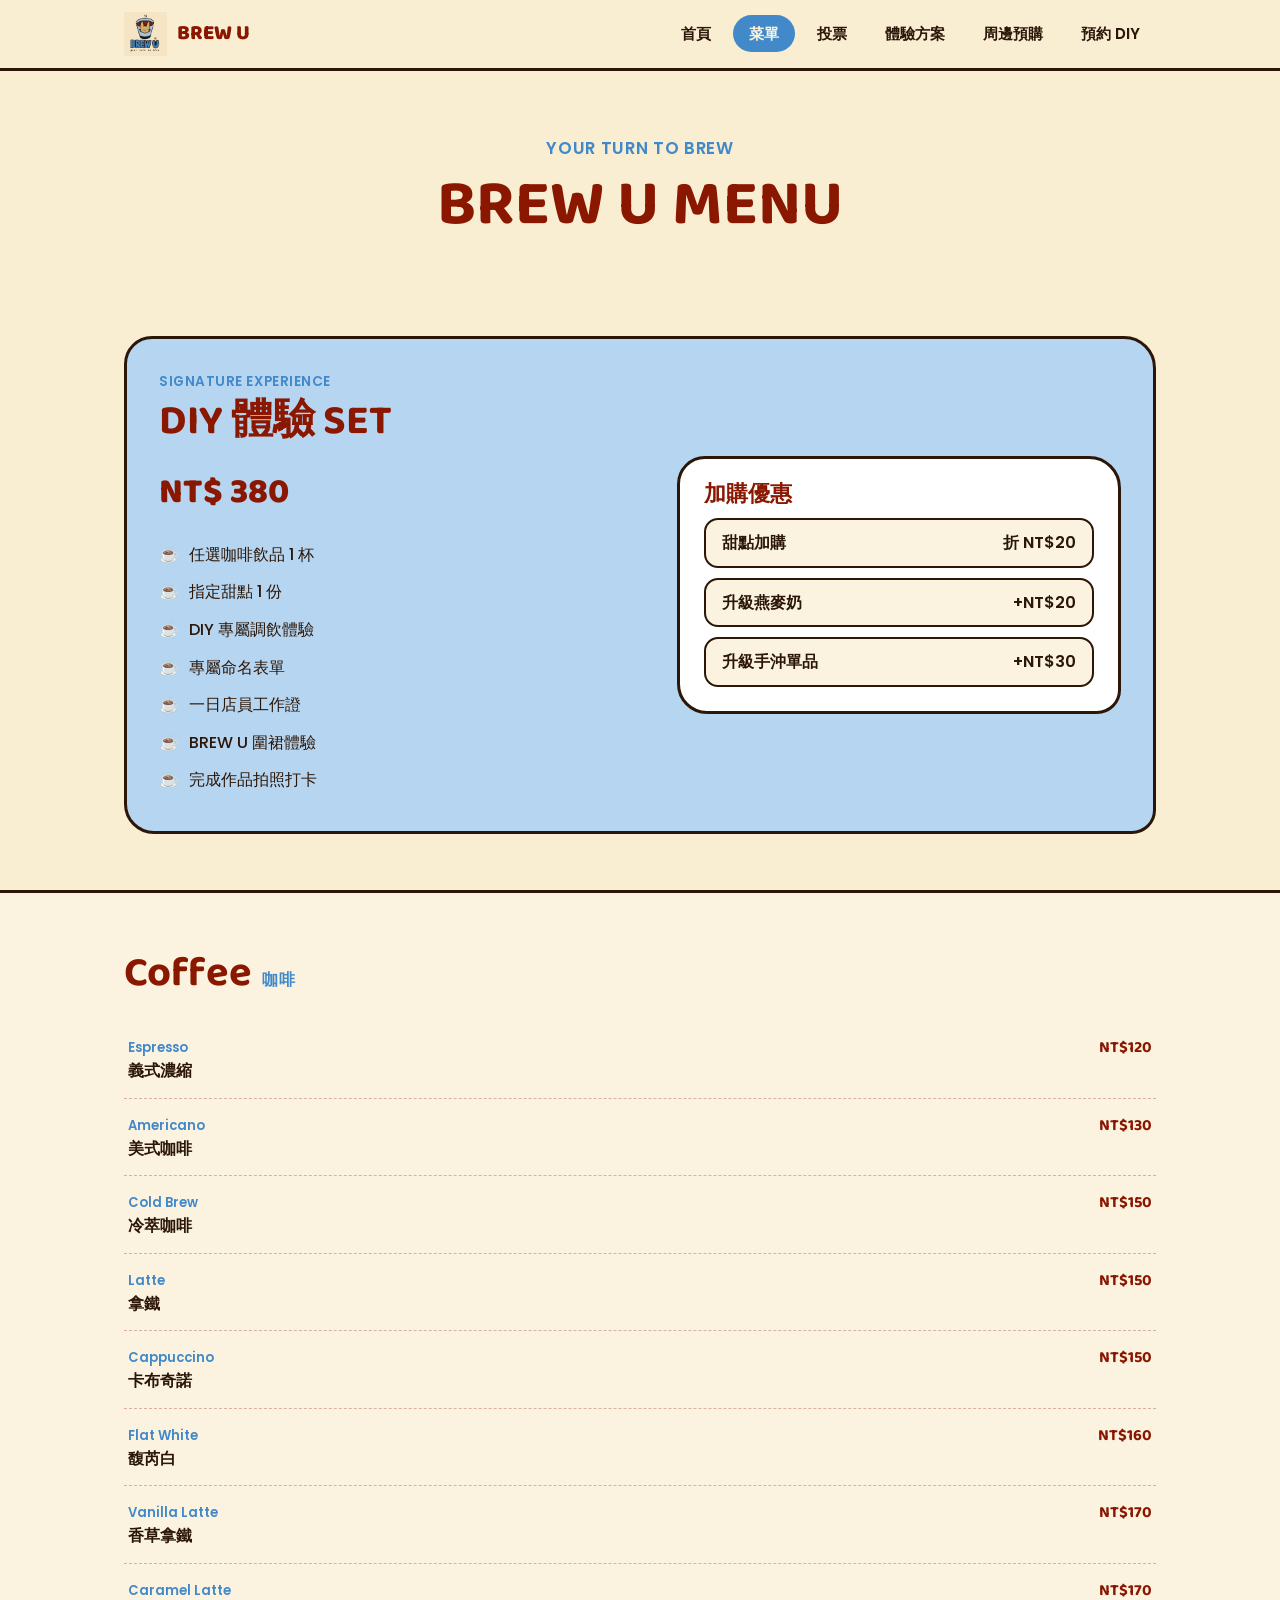
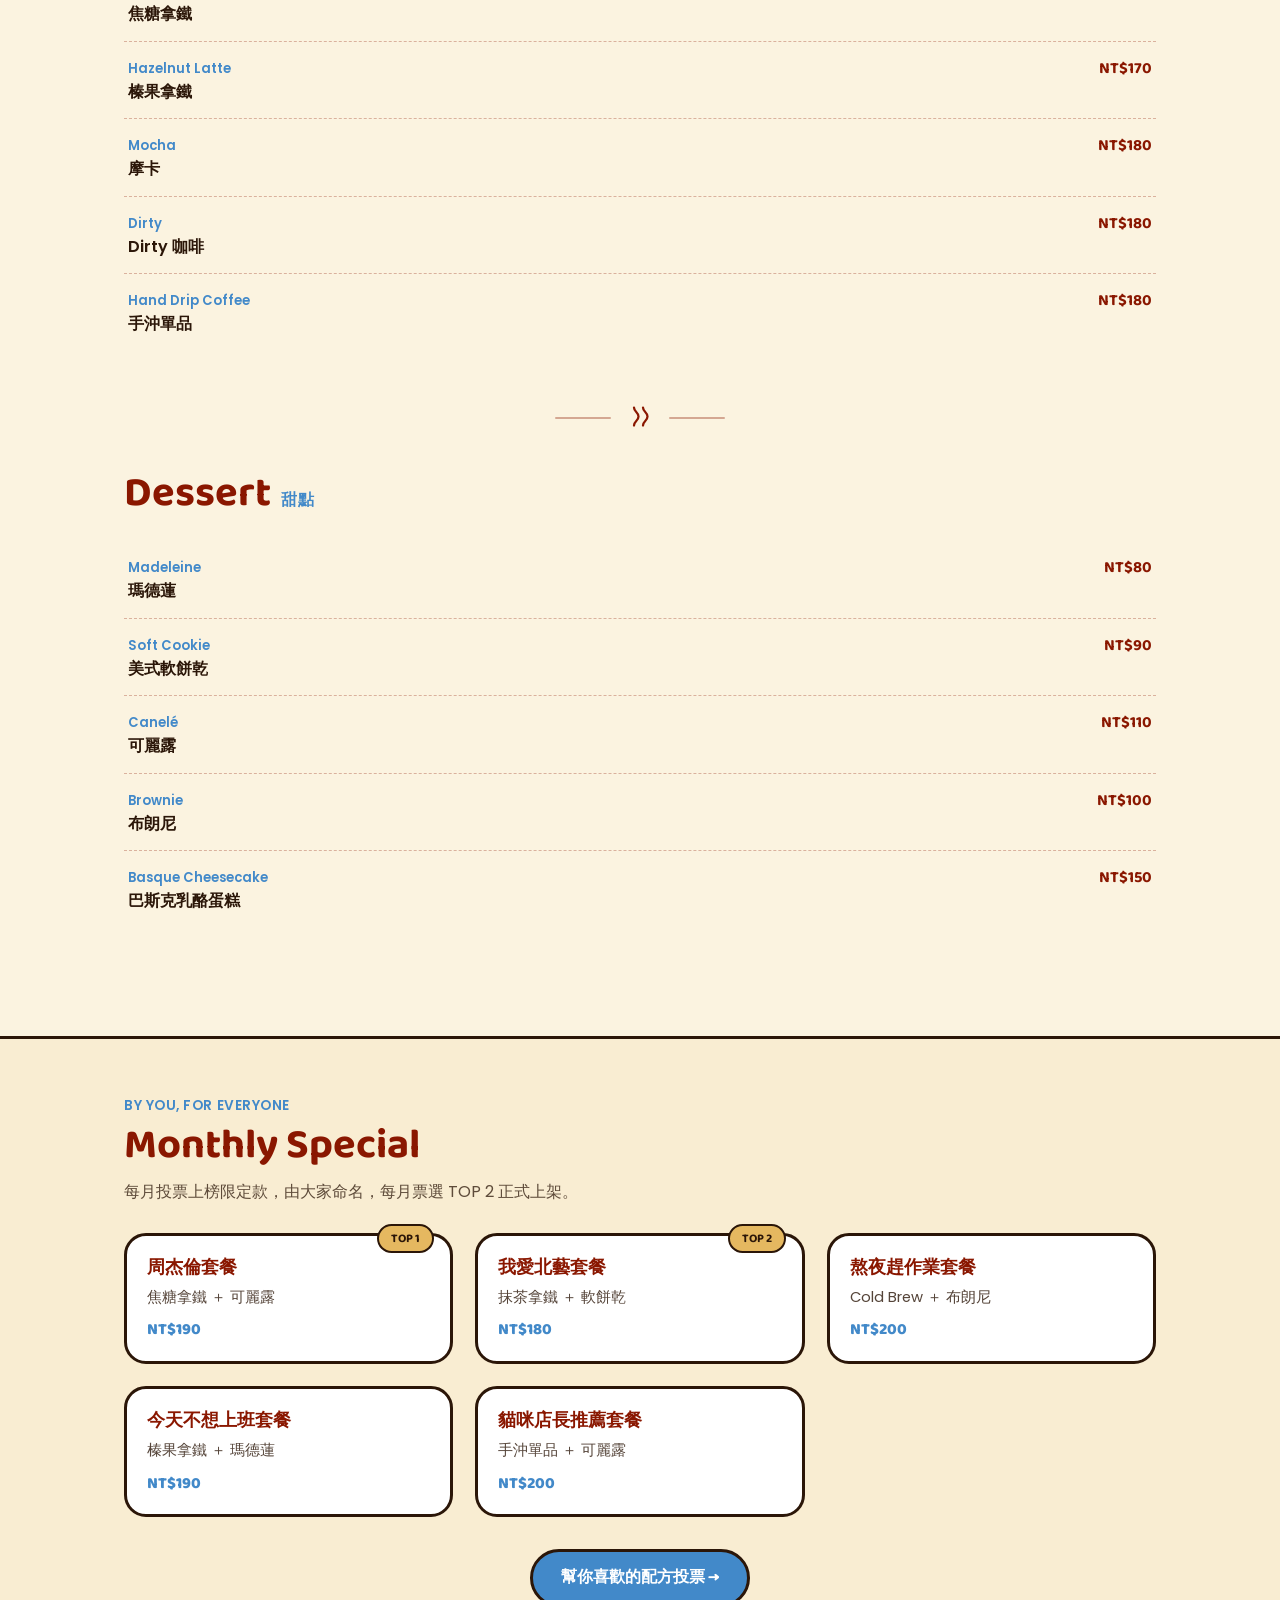
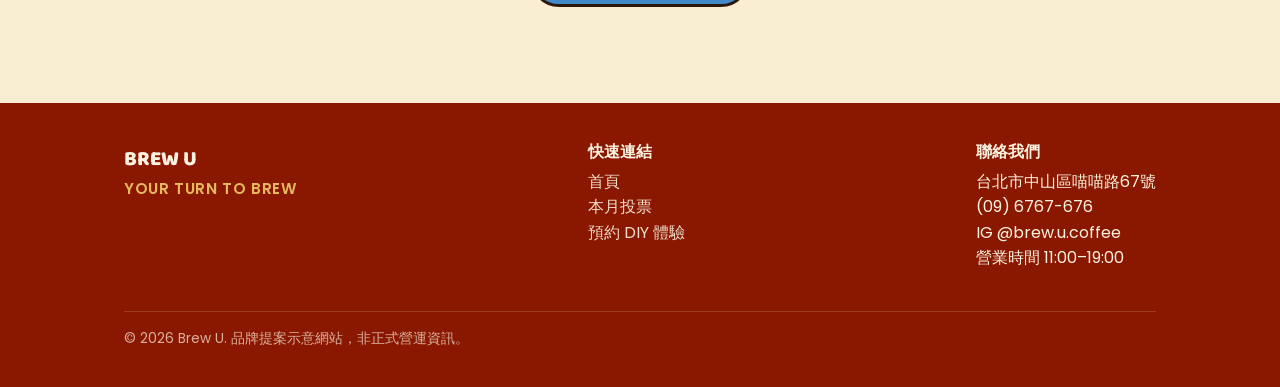
==== commit 8b0f8831: "Modify contact details and add preorder link Updated contact information and added a preorder link." ====
--- a/menu.html
+++ b/menu.html
@@ -21,6 +21,7 @@
       <li><a href="menu.html" class="active">菜單</a></li>
       <li><a href="vote.html">投票</a></li>
       <li><a href="index.html#experiences">體驗方案</a></li>
+      <li><a href="index.html#merch">周邊預購</a></li>
       <li><a href="index.html#reserve">預約 DIY</a></li>
     </ul>
   </nav>
@@ -212,7 +213,7 @@
       </div>
       <div>
         <h3 style="color:var(--cream-soft);font-size:1rem;">聯絡我們</h3>
-        <p>台北市 ｜ 營業時間 11:00–19:00<br>IG @brew.u.coffee</p>
+        <p>台北市中山區喵喵路67號<br>(09) 6767-676<br>IG @brew.u.coffee<br>營業時間 11:00–19:00</p>
       </div>
     </div>
     <p class="footer-note">© 2026 Brew U. 品牌提案示意網站，非正式營運資訊。</p>
--- a/css/style.css
+++ b/css/style.css
@@ -1,13 +1,3 @@
-@import url('https://fonts.googleapis.com/css2?family=Baloo+2:wght@500;600;700;800&family=Poppins:wght@400;500;600;700&family=Caveat:wght@600;700&display=swap');
-
-:root {
-  --cream: #f9edd2;
-  --cream-soft: #fbf3e0;
-  --gold: #e5b860;
-  --brown: #8a1700;
-  --blue-light: #b6d5f0;
-  --blue: #4289c9;
-  --ink: #2b1608;
 @import url('https://fonts.googleapis.com/css2?family=Baloo+2:wght@500;600;700;800&family=Chiron+Sans+HK:wght@600;700;800&family=Poppins:wght@400;500;600;700&display=swap');
 
 :root {
@@ -562,563 +552,3 @@
   font-size: 0.9rem;
   opacity: 0.75;
 }
-  --radius-blob: 28px 32px 24px 30px;
-  --radius-card: 22px;
-  --border-hand: 3px solid var(--ink);
-
-  --shadow-doodle: 5px 6px 0 rgba(43, 22, 8, 0.16);
-  --shadow-doodle-sm: 3px 4px 0 rgba(43, 22, 8, 0.14);
-}
-
-* { box-sizing: border-box; }
-
-html { scroll-behavior: smooth; }
-
-body {
-  margin: 0;
-  background: var(--cream);
-  color: var(--ink);
-  font-family: 'Poppins', sans-serif;
-  line-height: 1.6;
-  -webkit-font-smoothing: antialiased;
-}
-
-h1, h2, h3, h4 {
-  font-family: 'Baloo 2', sans-serif;
-  color: var(--brown);
-  margin: 0 0 0.4em;
-  line-height: 1.2;
-}
-
-h1 { font-size: clamp(2.4rem, 5vw, 4rem); }
-h2 { font-size: clamp(1.8rem, 3.4vw, 2.6rem); }
-h3 { font-size: 1.35rem; }
-
-p { margin: 0 0 1em; }
-
-a { color: inherit; text-decoration: none; }
-
-.tagline {
-  font-family: 'Caveat', cursive;
-  font-weight: 700;
-  color: var(--blue);
-  font-size: 1.5rem;
-  display: inline-block;
-}
-
-.container {
-  max-width: 1080px;
-  margin: 0 auto;
-  padding: 0 24px;
-}
-
-/* ---------- Focus visibility ---------- */
-a:focus-visible, button:focus-visible, input:focus-visible, select:focus-visible {
-  outline: 3px solid var(--blue);
-  outline-offset: 3px;
-}
-
-/* ---------- Navigation ---------- */
-.site-header {
-  position: sticky;
-  top: 0;
-  z-index: 50;
-  background: var(--cream);
-  border-bottom: var(--border-hand);
-}
-
-.nav {
-  display: flex;
-  align-items: center;
-  justify-content: space-between;
-  padding: 12px 24px;
-  max-width: 1080px;
-  margin: 0 auto;
-}
-
-.nav-brand {
-  display: flex;
-  align-items: center;
-  gap: 10px;
-  font-family: 'Baloo 2', sans-serif;
-  font-weight: 800;
-  font-size: 1.3rem;
-  color: var(--brown);
-}
-
-.nav-brand img {
-  height: 44px;
-  width: auto;
-  display: block;
-}
-
-.nav-links {
-  display: flex;
-  gap: 6px;
-  list-style: none;
-  margin: 0;
-  padding: 0;
-}
-
-.nav-links a {
-  padding: 8px 16px;
-  border-radius: 999px;
-  font-weight: 600;
-  font-size: 0.95rem;
-  transition: background 0.15s ease, color 0.15s ease;
-}
-
-.nav-links a:hover,
-.nav-links a.active {
-  background: var(--blue);
-  color: var(--cream-soft);
-}
-
-.nav-toggle {
-  display: none;
-  background: none;
-  border: var(--border-hand);
-  border-radius: 12px;
-  padding: 6px 10px;
-  font-size: 1.2rem;
-  cursor: pointer;
-}
-
-@media (max-width: 720px) {
-  .nav-links {
-    position: absolute;
-    top: 100%;
-    left: 0;
-    right: 0;
-    background: var(--cream);
-    flex-direction: column;
-    border-bottom: var(--border-hand);
-    padding: 10px 24px 16px;
-    display: none;
-  }
-  .nav-links.open { display: flex; }
-  .nav-toggle { display: block; }
-  .nav-links a { padding: 10px 14px; }
-}
-
-/* ---------- Steam motif divider (signature element) ---------- */
-.steam-divider {
-  display: flex;
-  align-items: center;
-  justify-content: center;
-  gap: 14px;
-  margin: 8px 0 36px;
-  color: var(--brown);
-}
-.steam-divider::before,
-.steam-divider::after {
-  content: "";
-  height: 2px;
-  width: 56px;
-  background: var(--brown);
-  opacity: 0.35;
-  border-radius: 2px;
-}
-.steam-divider svg { width: 30px; height: 30px; }
-
-/* ---------- Buttons ---------- */
-.btn {
-  display: inline-flex;
-  align-items: center;
-  justify-content: center;
-  gap: 8px;
-  font-family: 'Baloo 2', sans-serif;
-  font-weight: 700;
-  font-size: 1rem;
-  padding: 13px 28px;
-  border-radius: 999px;
-  border: var(--border-hand);
-  cursor: pointer;
-  transition: transform 0.12s ease, box-shadow 0.12s ease;
-  box-shadow: var(--shadow-doodle-sm);
-}
-.btn:hover { transform: translate(-2px, -2px); box-shadow: 6px 7px 0 rgba(43,22,8,0.18); }
-.btn:active { transform: translate(0,0); box-shadow: 1px 2px 0 rgba(43,22,8,0.18); }
-
-.btn-primary { background: var(--blue); color: #fff; }
-.btn-secondary { background: var(--gold); color: var(--ink); }
-.btn-ghost { background: var(--cream-soft); color: var(--brown); }
-
-/* ---------- Hero ---------- */
-.hero {
-  padding: 64px 0 40px;
-  text-align: center;
-  position: relative;
-  overflow: hidden;
-}
-
-.hero-logo {
-  width: 200px;
-  height: auto;
-  margin: 0 auto 18px;
-  display: block;
-  filter: drop-shadow(var(--shadow-doodle));
-}
-
-.hero .tagline { font-size: 1.7rem; margin-bottom: 6px; }
-
-.hero-desc {
-  max-width: 560px;
-  margin: 18px auto 30px;
-  color: var(--ink);
-  opacity: 0.85;
-}
-
-.hero-actions {
-  display: flex;
-  gap: 14px;
-  justify-content: center;
-  flex-wrap: wrap;
-}
-
-/* ---------- Sections ---------- */
-section { padding: 56px 0; }
-.section-eyebrow {
-  font-family: 'Caveat', cursive;
-  color: var(--blue);
-  font-size: 1.3rem;
-  font-weight: 700;
-  display: block;
-  margin-bottom: 2px;
-}
-
-.section-alt {
-  background: var(--cream-soft);
-  border-top: var(--border-hand);
-  border-bottom: var(--border-hand);
-}
-
-/* ---------- Grid / Cards ---------- */
-.grid {
-  display: grid;
-  gap: 22px;
-}
-.grid-3 { grid-template-columns: repeat(3, 1fr); }
-.grid-2 { grid-template-columns: repeat(2, 1fr); }
-
-@media (max-width: 800px) {
-  .grid-3, .grid-2 { grid-template-columns: 1fr; }
-}
-
-.card {
-  background: #fff;
-  border: var(--border-hand);
-  border-radius: var(--radius-blob);
-  padding: 24px;
-  box-shadow: var(--shadow-doodle-sm);
-}
-
-.card-icon {
-  width: 52px;
-  height: 52px;
-  margin-bottom: 12px;
-}
-
-/* ---------- Steps (process) ---------- */
-.steps {
-  display: flex;
-  flex-wrap: wrap;
-  gap: 16px;
-  justify-content: center;
-}
-.step {
-  flex: 1 1 140px;
-  max-width: 170px;
-  text-align: center;
-  background: #fff;
-  border: var(--border-hand);
-  border-radius: var(--radius-card);
-  padding: 18px 14px;
-  box-shadow: var(--shadow-doodle-sm);
-}
-.step-num {
-  font-family: 'Baloo 2', sans-serif;
-  font-weight: 800;
-  color: var(--blue);
-  font-size: 1.6rem;
-  display: block;
-}
-.step-title { font-weight: 700; margin-top: 4px; color: var(--brown); }
-.step-arrow {
-  align-self: center;
-  color: var(--brown);
-  font-size: 1.4rem;
-  opacity: 0.5;
-}
-
-/* ---------- DIY set highlight ---------- */
-.diy-panel {
-  display: grid;
-  grid-template-columns: 1.1fr 1fr;
-  gap: 30px;
-  align-items: center;
-  background: var(--blue-light);
-  border: var(--border-hand);
-  border-radius: var(--radius-blob);
-  padding: 32px;
-  box-shadow: var(--shadow-doodle);
-}
-@media (max-width: 800px) {
-  .diy-panel { grid-template-columns: 1fr; }
-}
-.diy-price {
-  font-family: 'Baloo 2', sans-serif;
-  font-weight: 800;
-  font-size: 2.2rem;
-  color: var(--brown);
-}
-.diy-list {
-  list-style: none;
-  margin: 16px 0 0;
-  padding: 0;
-}
-.diy-list li {
-  padding: 6px 0 6px 30px;
-  position: relative;
-  font-weight: 500;
-}
-.diy-list li::before {
-  content: "☕";
-  position: absolute;
-  left: 0;
-}
-
-/* ---------- Footer ---------- */
-.site-footer {
-  background: var(--brown);
-  color: var(--cream-soft);
-  padding: 40px 0 24px;
-  margin-top: 40px;
-}
-.site-footer a { opacity: 0.9; }
-.site-footer a:hover { opacity: 1; text-decoration: underline; }
-.footer-grid {
-  display: flex;
-  justify-content: space-between;
-  flex-wrap: wrap;
-  gap: 24px;
-  margin-bottom: 24px;
-}
-.footer-brand {
-  font-family: 'Baloo 2', sans-serif;
-  font-weight: 800;
-  font-size: 1.3rem;
-}
-.footer-note {
-  font-size: 0.85rem;
-  opacity: 0.7;
-  border-top: 1px solid rgba(249,237,210,0.25);
-  padding-top: 16px;
-}
-
-/* ---------- Menu page ---------- */
-.menu-category { margin-bottom: 52px; }
-.menu-category-title {
-  display: flex;
-  align-items: baseline;
-  gap: 10px;
-  margin-bottom: 22px;
-}
-.menu-category-title .en { font-size: 1rem; color: var(--blue); font-weight: 600; letter-spacing: 0.04em; text-transform: uppercase; }
-
-.menu-item {
-  display: flex;
-  justify-content: space-between;
-  align-items: baseline;
-  gap: 12px;
-  padding: 14px 4px;
-  border-bottom: 1px dashed rgba(138,23,0,0.3);
-}
-.menu-item:last-child { border-bottom: none; }
-.menu-item-name { font-weight: 600; color: var(--ink); }
-.menu-item-en { font-size: 0.82rem; color: var(--blue); display: block; font-weight: 600; }
-.menu-item-price {
-  font-family: 'Baloo 2', sans-serif;
-  font-weight: 700;
-  color: var(--brown);
-  white-space: nowrap;
-}
-
-.special-card {
-  background: #fff;
-  border: var(--border-hand);
-  border-radius: var(--radius-card);
-  padding: 18px 20px;
-  box-shadow: var(--shadow-doodle-sm);
-  position: relative;
-}
-.special-badge {
-  position: absolute;
-  top: -12px;
-  right: 16px;
-  background: var(--gold);
-  border: 2px solid var(--ink);
-  border-radius: 999px;
-  padding: 3px 12px;
-  font-size: 0.75rem;
-  font-weight: 700;
-  font-family: 'Baloo 2', sans-serif;
-}
-.special-name { font-family: 'Baloo 2', sans-serif; font-weight: 700; font-size: 1.1rem; color: var(--brown); margin-bottom: 4px; }
-.special-combo { color: var(--ink); opacity: 0.8; font-size: 0.92rem; margin-bottom: 8px; }
-.special-price { font-family: 'Baloo 2', sans-serif; font-weight: 800; color: var(--blue); }
-
-.addon-list {
-  list-style: none;
-  padding: 0;
-  margin: 0;
-  display: grid;
-  gap: 10px;
-}
-.addon-list li {
-  background: var(--cream-soft);
-  border: 2px solid var(--ink);
-  border-radius: 14px;
-  padding: 10px 16px;
-  display: flex;
-  justify-content: space-between;
-  font-weight: 600;
-}
-
-/* ---------- Vote page ---------- */
-.vote-rules {
-  display: grid;
-  grid-template-columns: 1fr 1fr;
-  gap: 20px;
-}
-@media (max-width: 800px) { .vote-rules { grid-template-columns: 1fr; } }
-
-.rule-card {
-  border-radius: var(--radius-card);
-  border: var(--border-hand);
-  padding: 22px;
-  box-shadow: var(--shadow-doodle-sm);
-}
-.rule-card.online { background: var(--blue-light); }
-.rule-card.instore { background: var(--gold); }
-.rule-card .rule-votes {
-  font-family: 'Baloo 2', sans-serif;
-  font-weight: 800;
-  font-size: 2rem;
-  color: var(--brown);
-}
-
-.login-box {
-  max-width: 420px;
-  margin: 0 auto 40px;
-  background: #fff;
-  border: var(--border-hand);
-  border-radius: var(--radius-card);
-  padding: 24px;
-  box-shadow: var(--shadow-doodle-sm);
-  text-align: center;
-}
-.login-box input {
-  width: 100%;
-  padding: 11px 14px;
-  border-radius: 12px;
-  border: 2px solid var(--ink);
-  font-family: 'Poppins', sans-serif;
-  font-size: 1rem;
-  margin: 12px 0;
-}
-.login-status {
-  font-weight: 600;
-  color: var(--brown);
-}
-
-.vote-grid {
-  display: grid;
-  grid-template-columns: repeat(auto-fit, minmax(230px, 1fr));
-  gap: 22px;
-}
-
-.vote-card {
-  background: #fff;
-  border: var(--border-hand);
-  border-radius: var(--radius-blob);
-  padding: 20px;
-  box-shadow: var(--shadow-doodle-sm);
-  display: flex;
-  flex-direction: column;
-  gap: 8px;
-}
-.vote-card-photo {
-  width: 100%;
-  height: 130px;
-  border-radius: 16px;
-  border: 2px solid var(--ink);
-  background: linear-gradient(135deg, var(--blue-light), var(--cream-soft));
-  display: flex;
-  align-items: center;
-  justify-content: center;
-  font-size: 2rem;
-}
-.vote-card-name { font-family: 'Baloo 2', sans-serif; font-weight: 700; color: var(--brown); font-size: 1.15rem; }
-.vote-card-combo { font-size: 0.88rem; opacity: 0.8; }
-.vote-card-creator { font-size: 0.82rem; color: var(--blue); font-weight: 600; }
-.vote-card-count {
-  font-family: 'Baloo 2', sans-serif;
-  font-weight: 700;
-  color: var(--ink);
-  margin-top: auto;
-}
-.vote-card-btn {
-  margin-top: 8px;
-  width: 100%;
-}
-.vote-card-btn:disabled {
-  opacity: 0.5;
-  cursor: not-allowed;
-  transform: none !important;
-  box-shadow: none !important;
-}
-
-.ad-modal-backdrop {
-  position: fixed;
-  inset: 0;
-  background: rgba(43,22,8,0.55);
-  display: none;
-  align-items: center;
-  justify-content: center;
-  z-index: 100;
-  padding: 20px;
-}
-.ad-modal-backdrop.open { display: flex; }
-.ad-modal {
-  background: var(--cream);
-  border: var(--border-hand);
-  border-radius: var(--radius-blob);
-  padding: 30px;
-  max-width: 340px;
-  text-align: center;
-  box-shadow: var(--shadow-doodle);
-}
-.ad-modal-timer {
-  font-family: 'Baloo 2', sans-serif;
-  font-size: 2.4rem;
-  font-weight: 800;
-  color: var(--blue);
-  margin: 14px 0;
-}
-
-.instore-note {
-  text-align: center;
-  max-width: 480px;
-  margin: 30px auto 0;
-  font-size: 0.9rem;
-  opacity: 0.75;
-}
-
-.placeholder-note {
-  font-size: 0.78rem;
-  color: var(--brown);
-  opacity: 0.6;
-  text-align: center;
-  margin-top: -6px;
-}
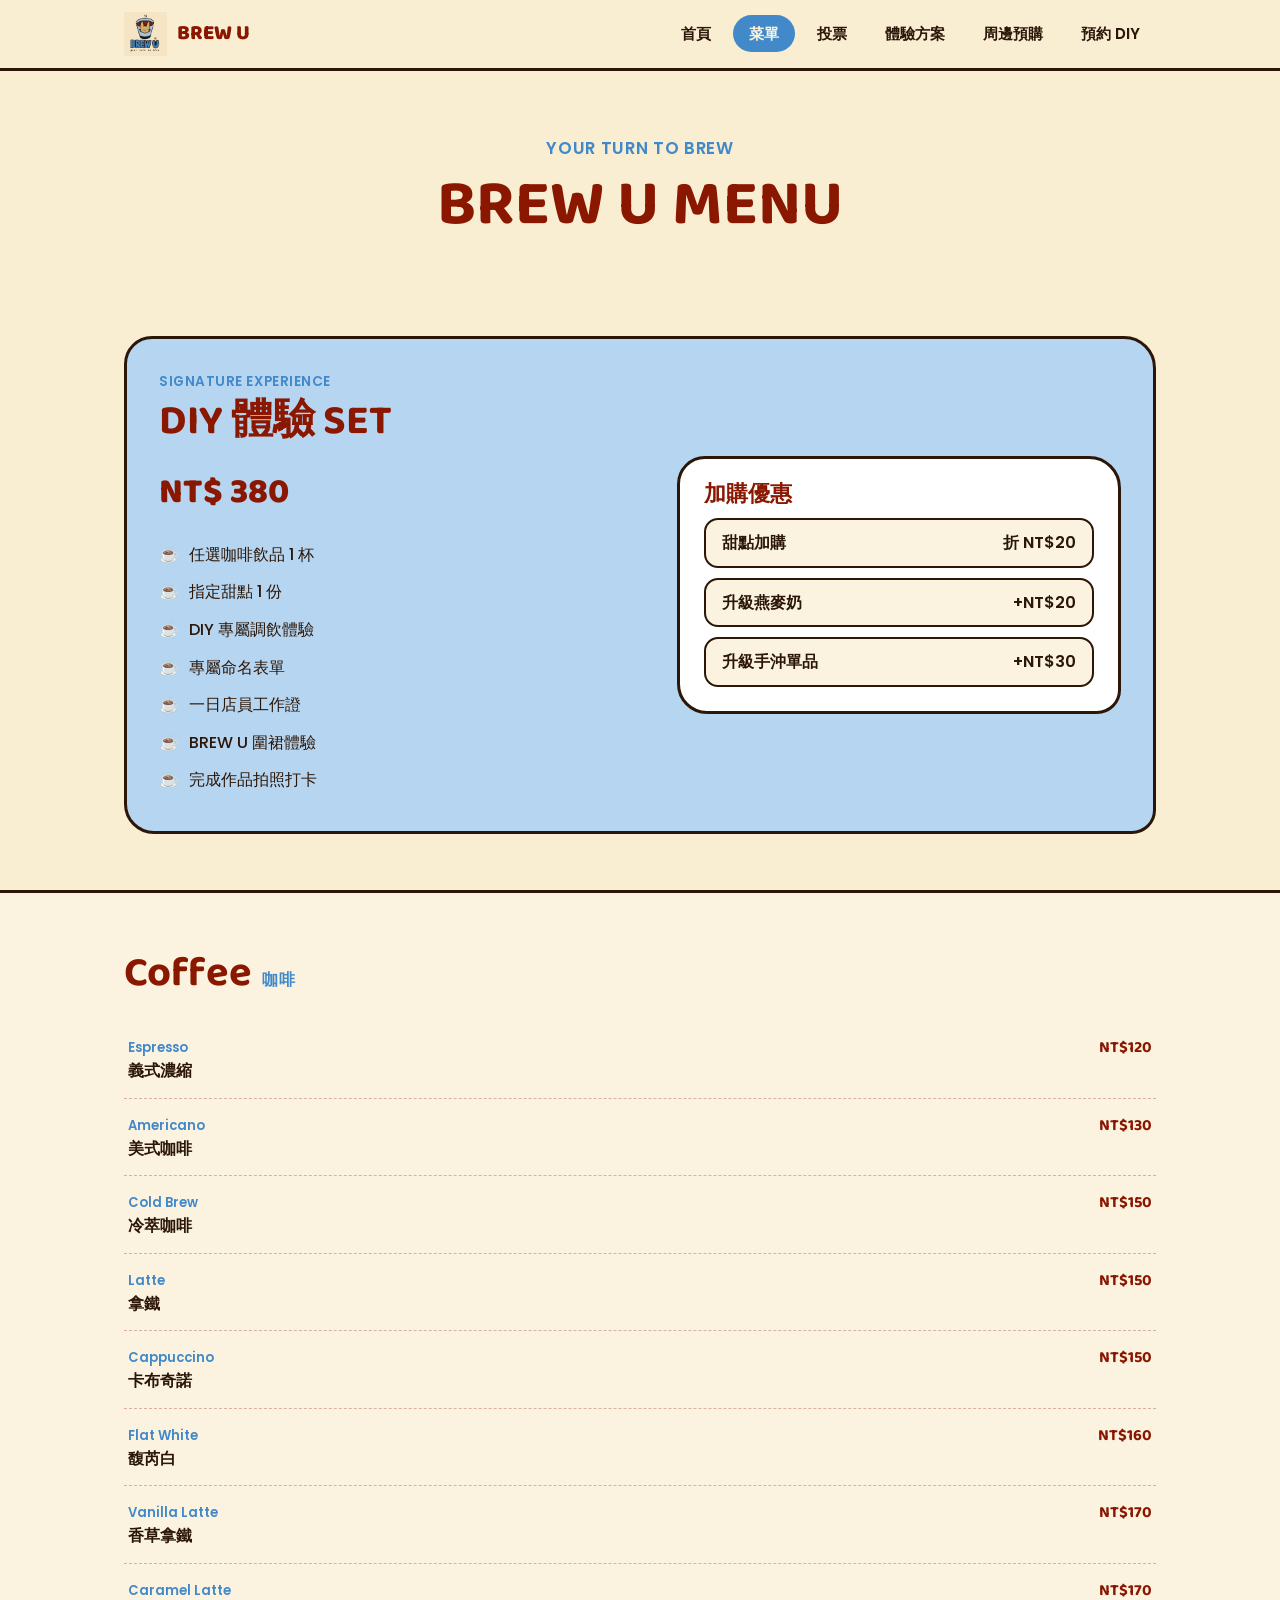
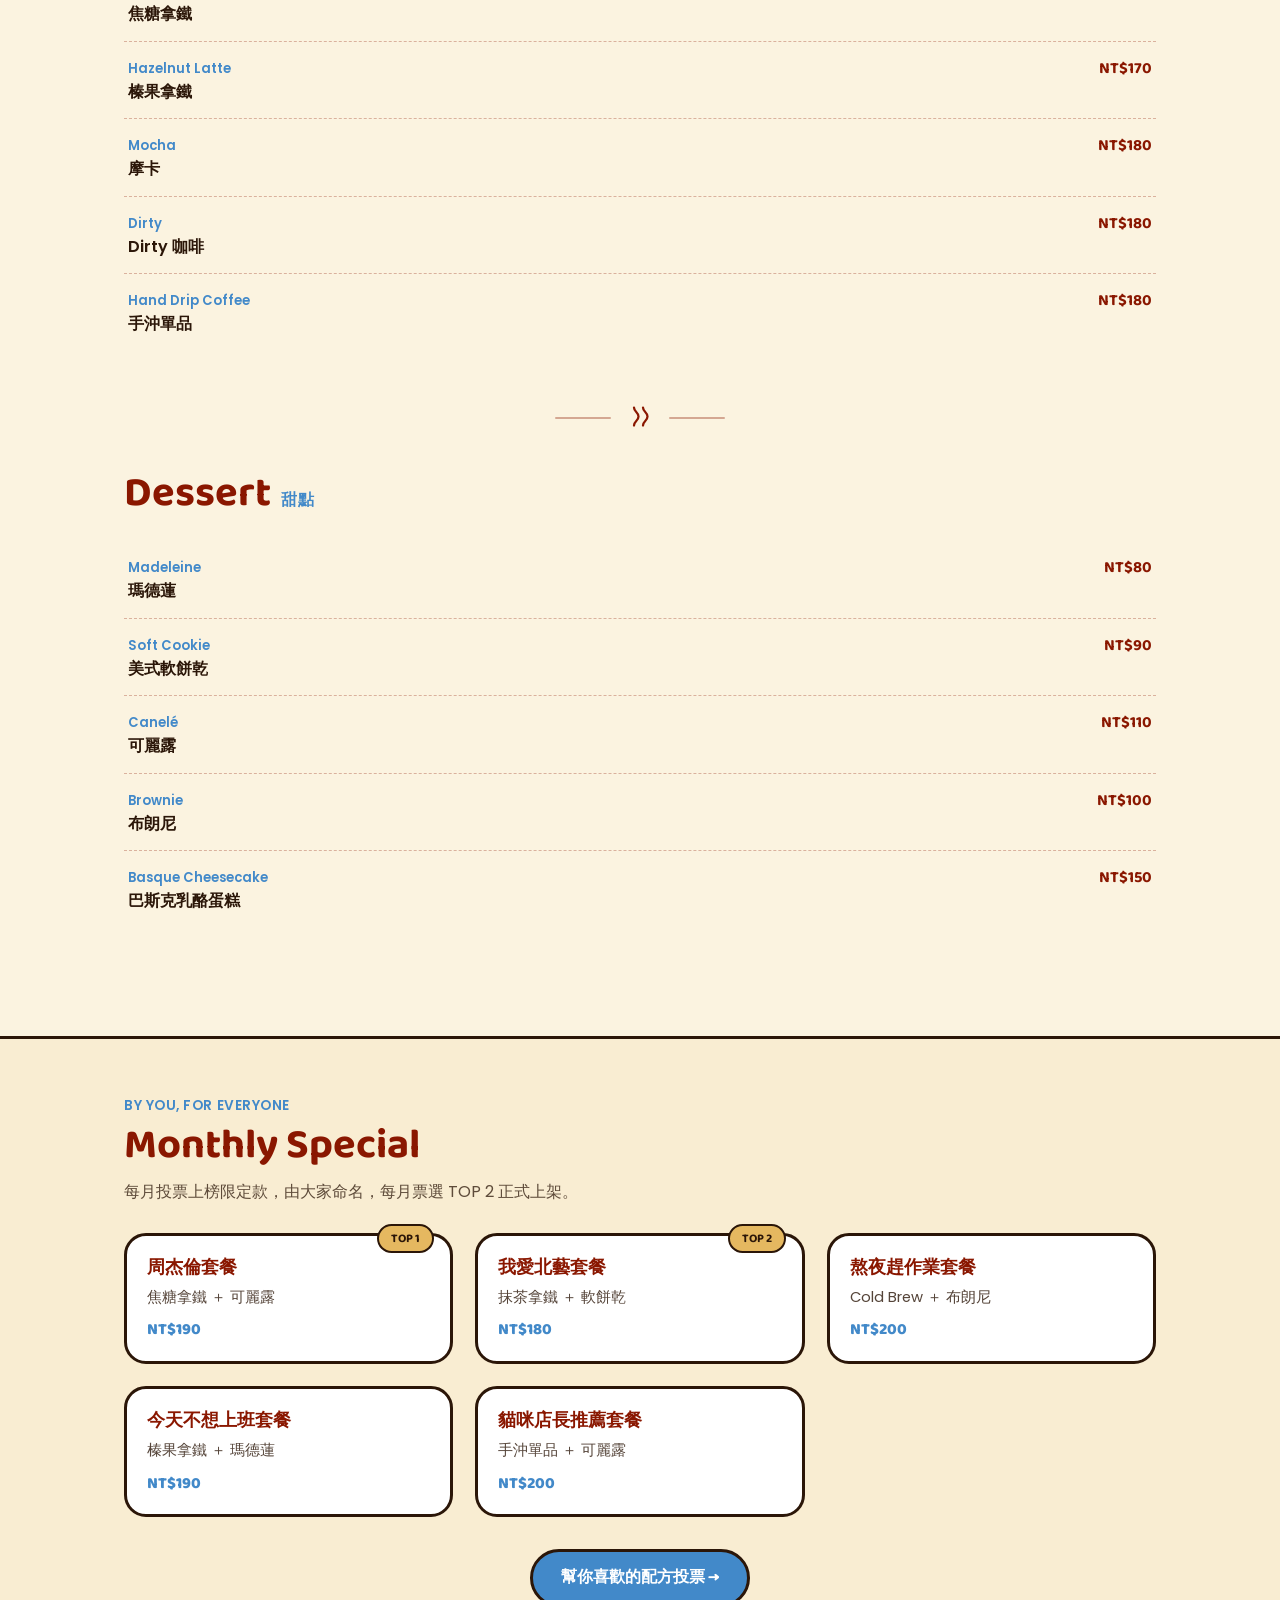
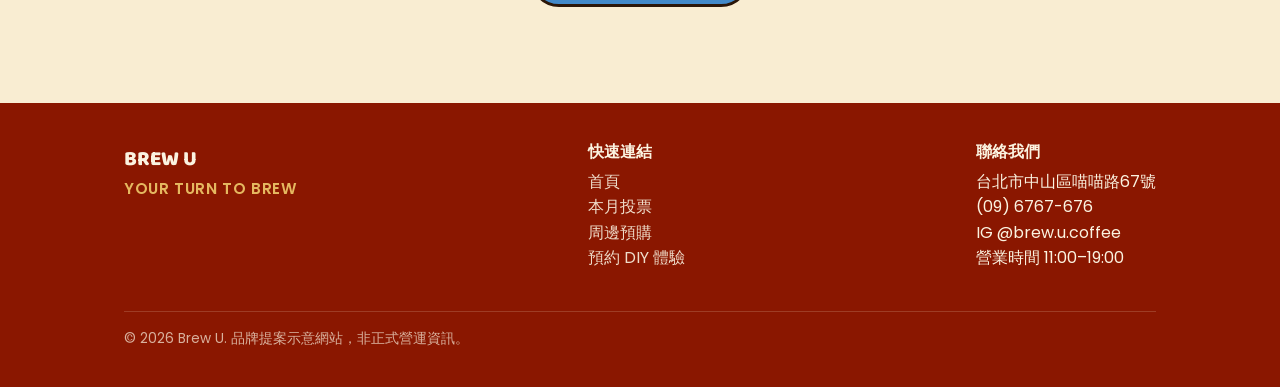
==== commit 486e1ec9: "Update menu.html" ====
--- a/menu.html
+++ b/menu.html
@@ -21,7 +21,7 @@
       <li><a href="menu.html" class="active">菜單</a></li>
       <li><a href="vote.html">投票</a></li>
       <li><a href="index.html#experiences">體驗方案</a></li>
-      <li><a href="index.html#merch">周邊預購</a></li>
+      <li><a href="merch.html">周邊預購</a></li>
       <li><a href="index.html#reserve">預約 DIY</a></li>
     </ul>
   </nav>
@@ -209,7 +209,7 @@
       </div>
       <div>
         <h3 style="color:var(--cream-soft);font-size:1rem;">快速連結</h3>
-        <p><a href="index.html">首頁</a><br><a href="vote.html">本月投票</a><br><a href="index.html#reserve">預約 DIY 體驗</a></p>
+        <p><a href="index.html">首頁</a><br><a href="vote.html">本月投票</a><br><a href="merch.html">周邊預購</a><br><a href="index.html#reserve">預約 DIY 體驗</a></p>
       </div>
       <div>
         <h3 style="color:var(--cream-soft);font-size:1rem;">聯絡我們</h3>
--- a/css/style.css
+++ b/css/style.css
@@ -198,7 +198,7 @@
 }
 
 .hero-logo {
-  width: 200px;
+  width: min(340px, 80%);
   height: auto;
   margin: 0 auto 18px;
   display: block;
@@ -552,3 +552,136 @@
   font-size: 0.9rem;
   opacity: 0.75;
 }
+
+/* ---------- Photo frame with graceful fallback (used for merch / showcase images not yet uploaded) ---------- */
+.img-frame {
+  position: relative;
+  width: 100%;
+  aspect-ratio: 1 / 1;
+  border: 2px solid var(--ink);
+  border-radius: 16px;
+  overflow: hidden;
+  background: linear-gradient(135deg, var(--blue-light), var(--cream-soft));
+}
+.img-frame img {
+  width: 100%;
+  height: 100%;
+  object-fit: cover;
+  display: block;
+}
+.img-frame.wide { aspect-ratio: 16 / 7; }
+.img-fallback {
+  display: none;
+  position: absolute;
+  inset: 0;
+  flex-direction: column;
+  align-items: center;
+  justify-content: center;
+  gap: 6px;
+  text-align: center;
+  padding: 10px;
+  font-size: 0.72rem;
+  color: var(--brown);
+  opacity: 0.65;
+}
+.img-fallback .fallback-icon { font-size: 1.6rem; opacity: 0.8; }
+.img-fallback code {
+  background: rgba(43,22,8,0.08);
+  padding: 2px 6px;
+  border-radius: 6px;
+  font-size: 0.68rem;
+}
+
+/* ---------- Merch pre-order ---------- */
+.merch-note {
+  background: var(--gold);
+  border: var(--border-hand);
+  border-radius: var(--radius-card);
+  padding: 16px 20px;
+  font-size: 0.9rem;
+  font-weight: 600;
+  margin-bottom: 28px;
+}
+.merch-grid {
+  display: grid;
+  grid-template-columns: repeat(auto-fit, minmax(220px, 1fr));
+  gap: 22px;
+  margin-bottom: 36px;
+}
+.merch-card {
+  background: #fff;
+  border: var(--border-hand);
+  border-radius: var(--radius-blob);
+  padding: 18px;
+  display: flex;
+  flex-direction: column;
+  gap: 8px;
+  position: relative;
+}
+.merch-limited {
+  position: absolute;
+  top: 12px;
+  left: 12px;
+  z-index: 2;
+  background: var(--brown);
+  color: var(--cream-soft);
+  font-family: 'Baloo 2', 'Chiron Sans HK', sans-serif;
+  font-size: 0.72rem;
+  font-weight: 700;
+  padding: 3px 10px;
+  border-radius: 999px;
+}
+.merch-name { font-family: 'Baloo 2', 'Chiron Sans HK', sans-serif; font-weight: 700; color: var(--brown); font-size: 1.05rem; margin-top: 4px; }
+.merch-price-row { display: flex; align-items: baseline; gap: 8px; }
+.merch-price-old { text-decoration: line-through; opacity: 0.5; font-size: 0.85rem; }
+.merch-price-now { font-family: 'Baloo 2', 'Chiron Sans HK', sans-serif; font-weight: 800; color: var(--blue); font-size: 1.2rem; }
+
+.merch-form {
+  background: #fff;
+  border: var(--border-hand);
+  border-radius: var(--radius-blob);
+  padding: 26px;
+  max-width: 560px;
+  margin: 0 auto;
+}
+.merch-form h3 { margin-top: 0; }
+.form-row { display: grid; gap: 8px; margin-bottom: 14px; }
+.form-row label { font-weight: 600; font-size: 0.9rem; color: var(--brown); }
+.form-row input[type="text"],
+.form-row input[type="tel"],
+.form-row input[type="date"],
+.form-row select {
+  padding: 10px 12px;
+  border-radius: 12px;
+  border: 2px solid var(--ink);
+  font-family: 'Poppins', sans-serif;
+  font-size: 0.95rem;
+}
+.checkbox-group { display: flex; flex-wrap: wrap; gap: 10px; }
+.checkbox-group label {
+  display: flex;
+  align-items: center;
+  gap: 6px;
+  background: var(--cream-soft);
+  border: 2px solid var(--ink);
+  border-radius: 999px;
+  padding: 7px 14px;
+  font-weight: 500;
+  font-size: 0.88rem;
+  cursor: pointer;
+}
+
+/* ---------- Customer showcase gallery ---------- */
+.showcase-grid {
+  display: grid;
+  grid-template-columns: repeat(auto-fit, minmax(200px, 1fr));
+  gap: 20px;
+}
+.showcase-card {
+  background: #fff;
+  border: var(--border-hand);
+  border-radius: var(--radius-card);
+  padding: 14px;
+}
+.showcase-name { font-family: 'Baloo 2', 'Chiron Sans HK', sans-serif; font-weight: 700; color: var(--brown); margin-top: 10px; font-size: 1rem; }
+.showcase-creator { font-size: 0.82rem; color: var(--blue); font-weight: 600; }
